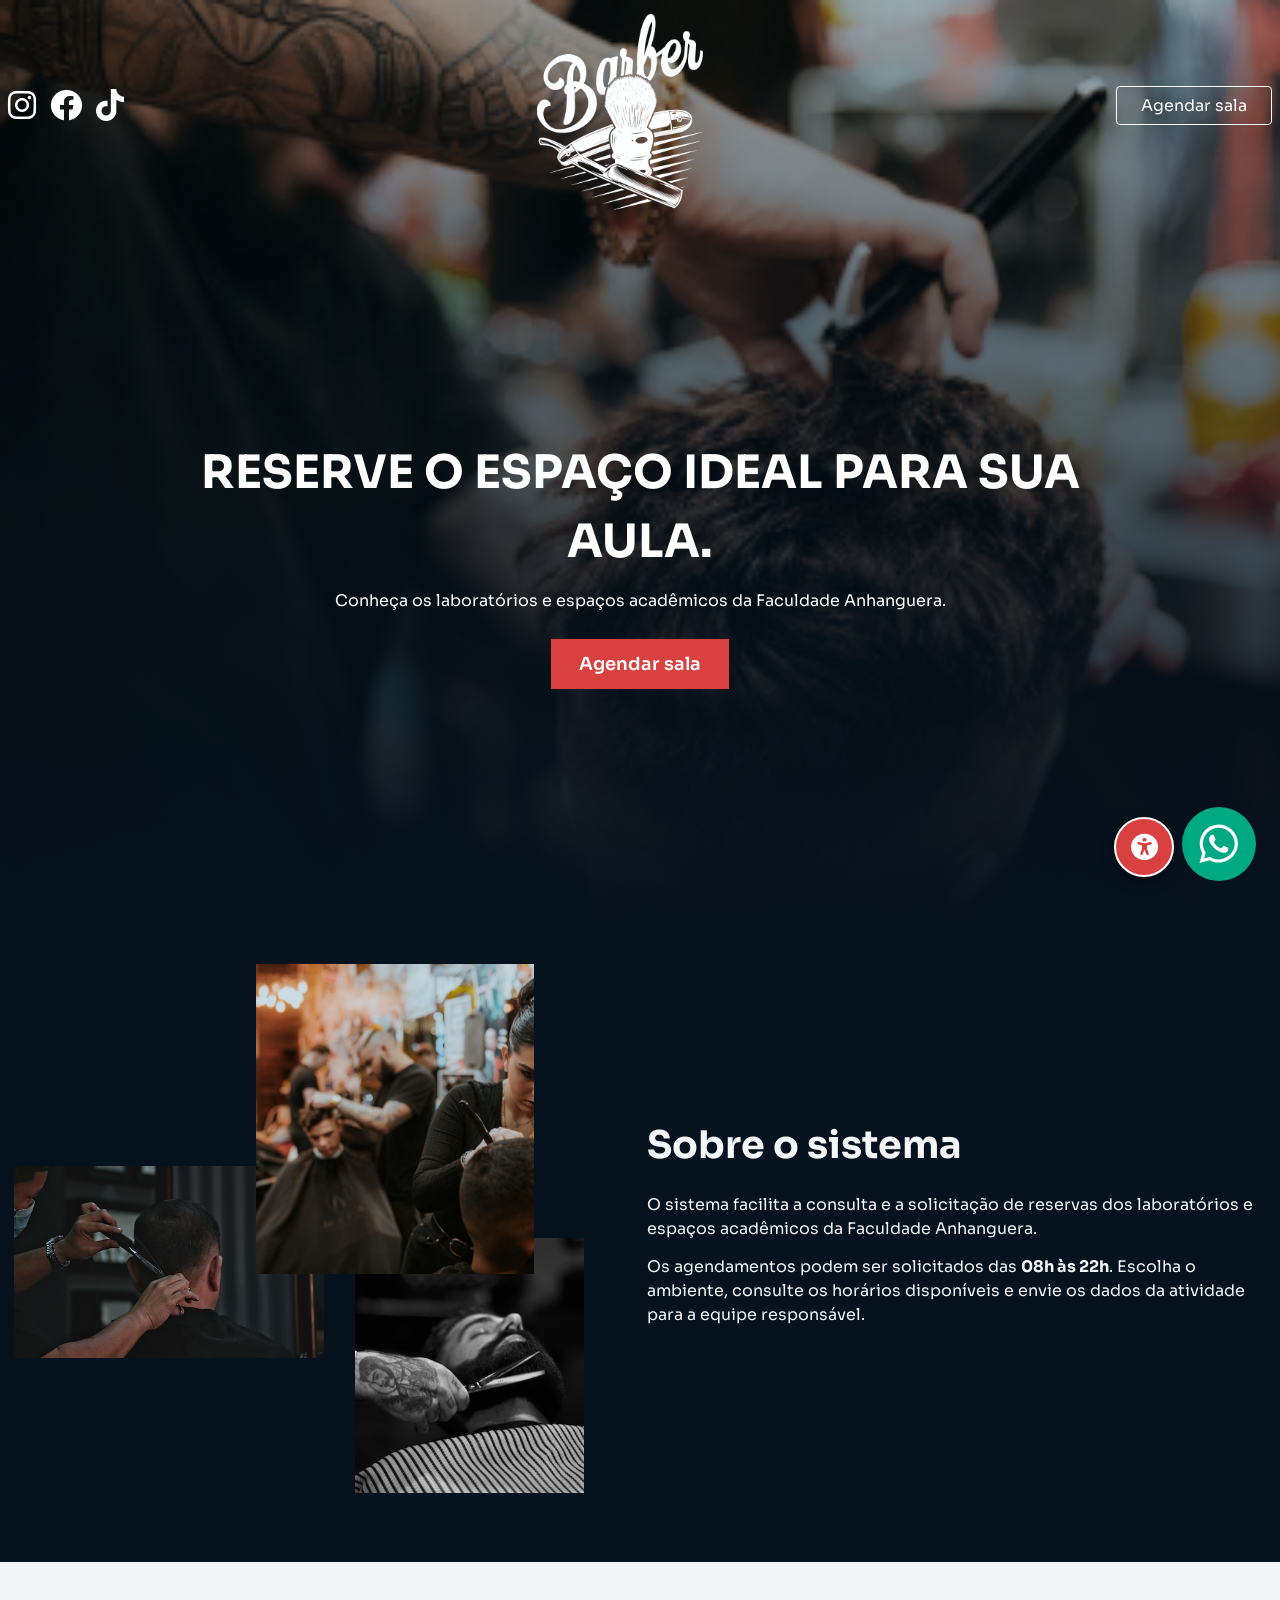
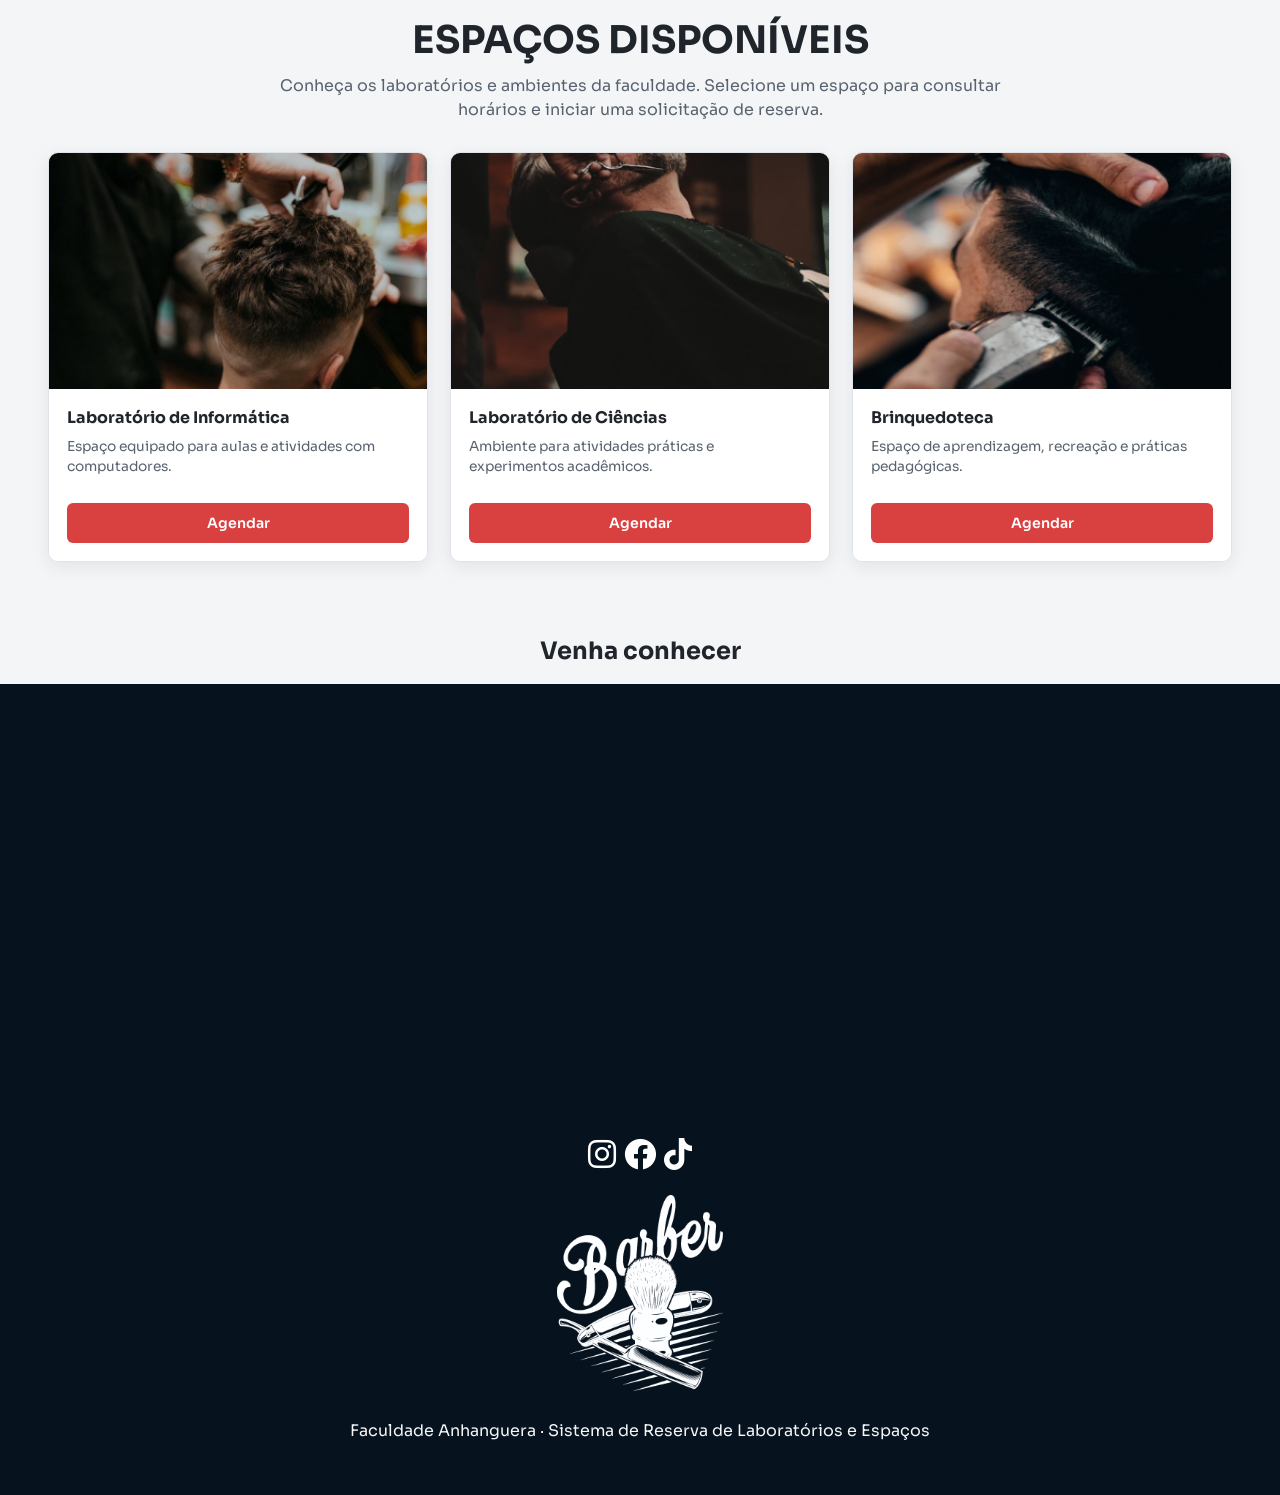
==== index.html @ 69723574 "Create Anhanguera key reservation app Co-authored-by: Copilot <223556219+Copilot@users.noreply.githu" ====
<!DOCTYPE html>
<html lang="pt-br">
<head>
  <meta charset="UTF-8">
  <meta name="viewport" content="width=device-width, initial-scale=1.0">
  <meta name="description" content="Conheça o Sistema de Reserva de Laboratórios e Espaços da Faculdade Anhanguera.">
  <meta name="theme-color" content="#06121e">

  <link href="https://unpkg.com/aos@2.3.1/dist/aos.css" rel="stylesheet">
  <link rel="preconnect" href="https://fonts.googleapis.com">
  <link rel="preconnect" href="https://fonts.gstatic.com" crossorigin>
  <link href="https://fonts.googleapis.com/css2?family=Sora:wght@300;400;500;600&display=swap" rel="stylesheet">
  <link rel="stylesheet" href="https://cdnjs.cloudflare.com/ajax/libs/font-awesome/6.0.0-beta3/css/all.min.css" integrity="sha512-Fo3rlrZj/k7ujTnHg4CGR2D7kSs0v4LLanw2qksYuRlEzO+tcaEPQogQ0KaoGN26/zrn20ImR1DfuLWnOo7aBA==" crossorigin="anonymous" referrerpolicy="no-referrer">
  <link rel="stylesheet" href="styles/accessibilidade.css">
  <link rel="stylesheet" href="styles/style.css">
  <link rel="stylesheet" href="styles/home.css">
  <script src="https://unpkg.com/aos@2.3.1/dist/aos.js" defer></script>
  <script src="scripts/config.js" defer></script>
  <script src="scripts/inicio.js" defer></script>
  <script src="scripts/script.js" defer></script>

  <title>Faculdade Anhanguera | Reserva de Espaços</title>
</head>
<body>
  <a class="skip-link" href="#conteudo">Pular para o conteúdo</a>
  <div class="bg-home">
    <header>
      <nav class="header-content container" aria-label="Navegação principal">
        <div class="header-icons">
          <a href="#sobre" aria-label="Sobre o sistema">
            <i class="fa-brands fa-instagram fa-2x" aria-hidden="true"></i>
          </a>
          <a href="#salas" aria-label="Conheça os espaços">
            <i class="fa-brands fa-facebook fa-2x" aria-hidden="true"></i>
          </a>
          <a href="#contato" aria-label="Contato">
            <i class="fa-brands fa-tiktok fa-2x" aria-hidden="true"></i>
          </a>
        </div>

        <div class="header-logo" data-aos="fade-up" data-aos-delay="300">
          <img
            data-aos="flip-up"
            data-aos-delay="300"
            data-aos-duration="1500"
            src="assets/logo.svg"
            alt="Logo da Faculdade Anhanguera"
          >
        </div>

        <div data-aos="fade-down">
          <a class="header-button" href="agendar.html">Agendar sala</a>
        </div>
      </nav>

      <main id="conteudo" class="hero container" data-aos="fade-up" data-aos-delay="400">
        <h1>RESERVE O ESPAÇO IDEAL PARA SUA AULA.</h1>
        <p>Conheça os laboratórios e espaços acadêmicos da Faculdade Anhanguera.</p>
        <a class="button-contact" href="agendar.html">Agendar sala</a>
      </main>
    </header>
  </div>

  <section class="about" id="sobre">
    <div class="container about-content">
      <div data-aos="zoom-in" data-aos-delay="100">
        <img src="assets/images.svg" alt="Ilustração de um ambiente acadêmico">
      </div>

      <div class="about-description" data-aos="zoom-out-left" data-aos-delay="250">
        <h2>Sobre o sistema</h2>
        <p>O sistema facilita a consulta e a solicitação de reservas dos laboratórios e espaços acadêmicos da Faculdade Anhanguera.</p>
        <p>Os agendamentos podem ser solicitados das <strong>08h às 22h</strong>. Escolha o ambiente, consulte os horários disponíveis e envie os dados da atividade para a equipe responsável.</p>
      </div>
    </div>
  </section>

  <section class="services" id="salas">
    <div class="services-content container">
      <h2>Espaços disponíveis</h2>
      <p>Conheça os laboratórios e ambientes da faculdade. Selecione um espaço para consultar horários e iniciar uma solicitação de reserva.</p>
    </div>

    <div class="haircuts home-room-grid" id="home-room-cards" aria-live="polite"></div>
  </section>

  <section class="services home-map-heading">
    <h2>Venha conhecer</h2>
  </section>

  <iframe
    class="home-map"
    title="Mapa da localização da Faculdade Anhanguera"
    src="https://www.google.com/maps/embed?pb=!1m18!1m12!1m3!1d3838.426355237055!2d-47.95768032585478!3d-15.83417343481173!2m3!1f0!2f0!3f0!3m2!1i1024!2i768!4f13.1!3m3!1m2!1s0x935a3029eaad68b7%3A0xc4985755bc8593cc!2sParkShopping%20Bras%C3%ADlia!5e0!3m2!1spt-BR!2sbr!4v1778171472764!5m2!1spt-BR!2sbr"
    loading="lazy"
    referrerpolicy="no-referrer-when-downgrade"
    allowfullscreen
  ></iframe>

  <footer class="footer" id="contato">
    <div class="footer-icons">
      <a href="#sobre" aria-label="Sobre o sistema"><i class="fa-brands fa-instagram fa-2x" aria-hidden="true"></i></a>
      <a href="#salas" aria-label="Conheça os espaços"><i class="fa-brands fa-facebook fa-2x" aria-hidden="true"></i></a>
      <a href="#contato" aria-label="Contato"><i class="fa-brands fa-tiktok fa-2x" aria-hidden="true"></i></a>
    </div>
    <div>
      <img src="assets/logo.svg" alt="Logo da Faculdade Anhanguera">
    </div>
    <p>Faculdade Anhanguera · Sistema de Reserva de Laboratórios e Espaços</p>
  </footer>

  <div class="accessibility-widget">
    <button class="accessibility-trigger" type="button" aria-label="Abrir opções de acessibilidade" aria-expanded="false" aria-controls="accessibility-panel" title="Arraste para mover; clique para abrir opções">
      <i class="fa-solid fa-universal-access" aria-hidden="true"></i>
    </button>
    <div class="accessibility-panel" id="accessibility-panel" role="group" aria-label="Preferências de acessibilidade" hidden>
      <p class="accessibility-panel-title">Acessibilidade</p>
      <button class="theme-toggle" type="button" aria-label="Ativar modo claro" aria-pressed="false">
        <i class="fa-solid fa-sun" aria-hidden="true"></i><span>Modo claro</span>
      </button>
      <div class="font-controls" role="group" aria-label="Tamanho da fonte">
        <button class="font-control" type="button" data-font-action="decrease" aria-label="Diminuir tamanho da fonte">A−</button>
        <button class="font-control" type="button" data-font-action="reset" aria-label="Restaurar tamanho padrão da fonte">A</button>
        <button class="font-control" type="button" data-font-action="increase" aria-label="Aumentar tamanho da fonte">A+</button>
      </div>
      <span id="font-status" class="sr-only" aria-live="polite" aria-atomic="true"></span>
      <span class="drag-hint">Arraste o botão redondo para mover</span>
    </div>
  </div>

  <a class="btn-whatsapp" href="https://api.whatsapp.com/send?phone=5561985565339&amp;text=Ol%C3%A1%2C%20gostaria%20de%20falar%20sobre%20a%20reserva%20de%20um%20espa%C3%A7o." target="_blank" rel="noopener noreferrer" aria-label="Falar com o responsável pelo WhatsApp">
    <img src="assets/whatssapp.svg" alt="">
    <span class="tooltip-text">Falar com o responsável</span>
  </a>
</body>
</html>
---- styles/accessibilidade.css ----
/* Tema escuro padrão: define cores da página, superfícies, textos e foco. */
/* Seleciona os elementos que receberão as propriedades abaixo. */
:root {
/* Define a propriedade color-scheme nesta regra de estilo. */
  color-scheme: dark;
  /* Informa ao navegador que os controles nativos devem usar aparência escura. */
/* Define a propriedade --page-bg nesta regra de estilo. */
  --page-bg: #06121e;
  /* Cor de fundo principal do modo escuro. */
/* Define a propriedade --surface nesta regra de estilo. */
  --surface: #ffffff;
  /* Cor de fundo das superfícies claras, como cartões. */
/* Define a propriedade --text nesta regra de estilo. */
  --text: #232224;
  /* Cor padrão para textos em superfícies claras. */
/* Define a propriedade --text-on-dark nesta regra de estilo. */
  --text-on-dark: #ffffff;
  /* Cor do texto exibido sobre fundos escuros. */
/* Define a propriedade --focus nesta regra de estilo. */
  --focus: #ffca28;
  /* Cor de alto contraste para o indicador de foco. */
/* Fecha o bloco de estilos iniciado acima. */
}

/* Substitui as cores principais quando a raiz recebe o tema claro. */
/* Seleciona os elementos que receberão as propriedades abaixo. */
:root[data-theme="light"] {
/* Define a propriedade color-scheme nesta regra de estilo. */
  color-scheme: light;
  /* Ajusta os controles nativos para a aparência clara. */
/* Define a propriedade --page-bg nesta regra de estilo. */
  --page-bg: #f4f6f8;
  /* Define o fundo suave do tema claro. */
/* Define a propriedade --surface nesta regra de estilo. */
  --surface: #ffffff;
  /* Mantém as superfícies brancas. */
/* Define a propriedade --text nesta regra de estilo. */
  --text: #18212a;
  /* Usa texto escuro para melhorar o contraste no tema claro. */
/* Define a propriedade --text-on-dark nesta regra de estilo. */
  --text-on-dark: #ffffff;
  /* Preserva texto branco em elementos escuros. */
/* Fecha o bloco de estilos iniciado acima. */
}

/* Aplica as cores gerais e uma transição suave entre os temas. */
/* Seleciona os elementos que receberão as propriedades abaixo. */
body {
/* Define a propriedade background-color nesta regra de estilo. */
  background-color: var(--page-bg);
/* Define a propriedade color nesta regra de estilo. */
  color: var(--text);
/* Define a propriedade transition nesta regra de estilo. */
  transition: background-color .2s ease, color .2s ease;
/* Fecha o bloco de estilos iniciado acima. */
}

/* Atualiza o fundo e o texto da seção Sobre em ambos os temas. */
/* Seleciona os elementos que receberão as propriedades abaixo. */
.about {
/* Define a propriedade background-color nesta regra de estilo. */
  background-color: var(--page-bg);
/* Define a propriedade color nesta regra de estilo. */
  color: var(--text);
/* Fecha o bloco de estilos iniciado acima. */
}

/* Define fundo e texto dos serviços e dos cartões de cortes. */
/* Continua a regra de estilo do componente explicado acima. */
.services,
/* Continua a regra de estilo do componente explicado acima. */
.haircut,
/* Seleciona os elementos que receberão as propriedades abaixo. */
.haircut-info {
/* Define a propriedade background-color nesta regra de estilo. */
  background-color: var(--surface);
/* Define a propriedade color nesta regra de estilo. */
  color: var(--text);
/* Fecha o bloco de estilos iniciado acima. */
}

/* Faz o rodapé acompanhar o fundo definido para o tema atual. */
/* Seleciona os elementos que receberão as propriedades abaixo. */
.footer {
/* Define a propriedade background-color nesta regra de estilo. */
  background-color: var(--page-bg);
/* Fecha o bloco de estilos iniciado acima. */
}

/* Organiza o botão de tema e define sua aparência e área de interação. */
/* Seleciona os elementos que receberão as propriedades abaixo. */
.theme-toggle {
/* Define a propriedade display nesta regra de estilo. */
  display: inline-flex;
  /* Coloca ícone e texto lado a lado. */
/* Define a propriedade align-items nesta regra de estilo. */
  align-items: center;
  /* Alinha verticalmente os itens do botão. */
/* Define a propriedade justify-content nesta regra de estilo. */
  justify-content: center;
  /* Centraliza o conteúdo horizontalmente. */
/* Define a propriedade gap nesta regra de estilo. */
  gap: 8px;
  /* Cria espaço entre o ícone e o texto. */
/* Define a propriedade padding nesta regra de estilo. */
  padding: 9px 12px;
  /* Aumenta a área clicável do botão. */
/* Define a propriedade border nesta regra de estilo. */
  border: 1px solid currentColor;
  /* Usa a cor do texto como cor da borda. */
/* Define a propriedade border-radius nesta regra de estilo. */
  border-radius: 6px;
  /* Arredonda os cantos do botão. */
/* Define a propriedade background nesta regra de estilo. */
  background: var(--page-bg);
  /* Usa o fundo correspondente ao tema ativo. */
/* Define a propriedade color nesta regra de estilo. */
  color: var(--text-on-dark);
  /* Define a cor do conteúdo do botão. */
/* Define a propriedade font nesta regra de estilo. */
  font: inherit;
  /* Mantém a tipografia usada no restante do site. */
/* Define a propriedade cursor nesta regra de estilo. */
  cursor: pointer;
  /* Indica que o botão pode ser acionado. */
/* Fecha o bloco de estilos iniciado acima. */
}

/* Destaca o botão de tema quando o ponteiro passa sobre ele. */
/* Seleciona os elementos que receberão as propriedades abaixo. */
.theme-toggle:hover {
/* Define a propriedade background nesta regra de estilo. */
  background: #d94140;
/* Define a propriedade border-color nesta regra de estilo. */
  border-color: #d94140;
/* Fecha o bloco de estilos iniciado acima. */
}

/* Ajusta o texto do botão para ficar legível no fundo do modo claro. */
/* Seleciona os elementos que receberão as propriedades abaixo. */
:root[data-theme="light"] .theme-toggle {
/* Define a propriedade color nesta regra de estilo. */
  color: #18212a;
/* Fecha o bloco de estilos iniciado acima. */
}

/* Mantém o atalho fora da tela até receber foco pelo teclado. */
/* Seleciona os elementos que receberão as propriedades abaixo. */
.skip-link {
/* Define a propriedade position nesta regra de estilo. */
  position: fixed;
/* Define a propriedade z-index nesta regra de estilo. */
  z-index: 1000;
/* Define a propriedade top nesta regra de estilo. */
  top: 8px;
/* Define a propriedade left nesta regra de estilo. */
  left: 8px;
/* Define a propriedade padding nesta regra de estilo. */
  padding: 12px;
/* Define a propriedade transform nesta regra de estilo. */
  transform: translateY(-150%);
/* Define a propriedade background nesta regra de estilo. */
  background: var(--surface);
/* Define a propriedade color nesta regra de estilo. */
  color: var(--text);
/* Fecha o bloco de estilos iniciado acima. */
}

/* Exibe o atalho quando a pessoa navega até ele pelo teclado. */
/* Seleciona os elementos que receberão as propriedades abaixo. */
.skip-link:focus {
/* Define a propriedade transform nesta regra de estilo. */
  transform: translateY(0);
/* Fecha o bloco de estilos iniciado acima. */
}

/* Desenha um contorno visível em controles que recebem foco. */
/* Seleciona os elementos que receberão as propriedades abaixo. */
:focus-visible {
/* Define a propriedade outline nesta regra de estilo. */
  outline: 3px solid var(--focus);
/* Define a propriedade outline-offset nesta regra de estilo. */
  outline-offset: 3px;
/* Fecha o bloco de estilos iniciado acima. */
}

/* Ajusta o espaço do botão em telas menores. */
/* Aplica regras especiais conforme largura ou preferência do dispositivo. */
@media (max-width: 768px) {
/* Seleciona os elementos que receberão as propriedades abaixo. */
  .theme-toggle {
/* Define a propriedade margin-top nesta regra de estilo. */
    margin-top: 12px;
/* Fecha o bloco de estilos iniciado acima. */
  }

  /* Separa o botão dos demais itens do cabeçalho. */
/* Fecha o bloco de estilos iniciado acima. */
}

/* Respeita a preferência do sistema por menos animações e transições. */
/* Aplica regras especiais conforme largura ou preferência do dispositivo. */
@media (prefers-reduced-motion: reduce) {

  *,
  *::before,
  *::after {
/* Define a propriedade scroll-behavior nesta regra de estilo. */
    scroll-behavior: auto !important;
/* Define a propriedade animation-duration nesta regra de estilo. */
    animation-duration: .01ms !important;
/* Define a propriedade animation-iteration-count nesta regra de estilo. */
    animation-iteration-count: 1 !important;
/* Define a propriedade transition-duration nesta regra de estilo. */
    transition-duration: .01ms !important;
/* Fecha o bloco de estilos iniciado acima. */
  }

  /* Reduz animações de todos os elementos. */
/* Fecha o bloco de estilos iniciado acima. */
}
---- styles/style.css ----
* {
/* Define a propriedade CSS 'margin' para os elementos selecionados. */
  margin: 0;
/* Define a propriedade CSS 'padding' para os elementos selecionados. */
  padding: 0;
/* Define a propriedade CSS 'box-sizing' para os elementos selecionados. */
  box-sizing: border-box;
/* Define a propriedade CSS 'outline' para os elementos selecionados. */
  outline: 0;
/* Fecha o bloco de estilos que foi aberto acima. */
}

/* Seleciona os elementos HTML que receberão os estilos abaixo. */
header {
/* Define a propriedade CSS 'width' para os elementos selecionados. */
  width: 100%;
/* Fecha o bloco de estilos que foi aberto acima. */
}

/* Seleciona os elementos HTML que receberão os estilos abaixo. */
.header-content {
/* Define a propriedade CSS 'display' para os elementos selecionados. */
  display: flex;
/* Define a propriedade CSS 'align-items' para os elementos selecionados. */
  align-items: center;
/* Define a propriedade CSS 'justify-content' para os elementos selecionados. */
  justify-content: space-between;
/* Fecha o bloco de estilos que foi aberto acima. */
}

/* Seleciona os elementos HTML que receberão os estilos abaixo. */
i {
/* Define a propriedade CSS 'color' para os elementos selecionados. */
  color: #FFF;
/* Fecha o bloco de estilos que foi aberto acima. */
}

/* Seleciona os elementos HTML que receberão os estilos abaixo. */
.header-icons {
/* Define a propriedade CSS 'display' para os elementos selecionados. */
  display: flex;
/* Define a propriedade CSS 'gap' para os elementos selecionados. */
  gap: 14px;
/* Fecha o bloco de estilos que foi aberto acima. */
}

/* Seleciona os elementos HTML que receberão os estilos abaixo. */
.header-icons a:hover i {
/* Define a propriedade CSS 'animation' para os elementos selecionados. */
  animation: translateY 0.8s infinite alternate;
/* Define a propriedade CSS 'color' para os elementos selecionados. */
  color: #d34040;
/* Fecha o bloco de estilos que foi aberto acima. */
}

/* Define as etapas da animação nomeada nesta regra. */
@keyframes translateY {
/* Marca uma etapa inicial ou final da animação. */
  from {
/* Define a propriedade CSS 'transform' para os elementos selecionados. */
    transform: translateY(0) scale(1);
/* Fecha o bloco de estilos que foi aberto acima. */
  }
/* Marca uma etapa inicial ou final da animação. */
  to {
/* Define a propriedade CSS 'transform' para os elementos selecionados. */
    transform: translateY(-8px) scale(1.1);
/* Fecha o bloco de estilos que foi aberto acima. */
  }
/* Fecha o bloco de estilos que foi aberto acima. */
}
/* Seleciona os elementos HTML que receberão os estilos abaixo. */
.header-button {
/* Define a propriedade CSS 'border' para os elementos selecionados. */
  border: 1px solid #FFF;
/* Define a propriedade CSS 'padding' para os elementos selecionados. */
  padding: 8px 24px;
/* Define a propriedade CSS 'border-radius' para os elementos selecionados. */
  border-radius: 4px;
/* Define a propriedade CSS 'color' para os elementos selecionados. */
  color: #FFF;
/* Define a propriedade CSS 'background-color' para os elementos selecionados. */
  background-color: transparent;
/* Define a propriedade CSS 'transition' para os elementos selecionados. */
  transition: background-color 0.8s;
/* Fecha o bloco de estilos que foi aberto acima. */
}

/* Seleciona os elementos HTML que receberão os estilos abaixo. */
.header-button:hover {
/* Define a propriedade CSS 'border' para os elementos selecionados. */
  border: 1px solid #d34040;
/* Define a propriedade CSS 'background-color' para os elementos selecionados. */
  background-color: #d34040;
/* Fecha o bloco de estilos que foi aberto acima. */
}

/* Seleciona os elementos HTML que receberão os estilos abaixo. */
.header-logo {
/* Define a propriedade CSS 'display' para os elementos selecionados. */
  display: flex;
/* Define a propriedade CSS 'align-items' para os elementos selecionados. */
  align-items: center;
/* Define a propriedade CSS 'justify-content' para os elementos selecionados. */
  justify-content: center;
/* Define a propriedade CSS 'margin-top' para os elementos selecionados. */
  margin-top: 14px;
/* Fecha o bloco de estilos que foi aberto acima. */
}

/* Inicia uma condição para adaptar o estilo a telas ou preferências específicas. */
@media screen and (max-width: 768px) {
/* Seleciona os elementos HTML que receberão os estilos abaixo. */
  .header-content {
/* Define a propriedade CSS 'width' para os elementos selecionados. */
    width: 100%;
/* Define a propriedade CSS 'flex-direction' para os elementos selecionados. */
    flex-direction: column;
/* Define a propriedade CSS 'align-items' para os elementos selecionados. */
    align-items: center;
/* Define a propriedade CSS 'justify-content' para os elementos selecionados. */
    justify-content: center;
/* Fecha o bloco de estilos que foi aberto acima. */
  }
/* Seleciona os elementos HTML que receberão os estilos abaixo. */
  .header-content i {
/* Define a propriedade CSS 'margin-top' para os elementos selecionados. */
    margin-top: 16px;
/* Define a propriedade CSS 'font-size' para os elementos selecionados. */
    font-size: 34px;
/* Fecha o bloco de estilos que foi aberto acima. */
  }
/* Seleciona os elementos HTML que receberão os estilos abaixo. */
  .header-logo img {
/* Define a propriedade CSS 'width' para os elementos selecionados. */
    width: 160px;
/* Define a propriedade CSS 'margin-top' para os elementos selecionados. */
    margin-top: 46px;
/* Fecha o bloco de estilos que foi aberto acima. */
  }
/* Seleciona os elementos HTML que receberão os estilos abaixo. */
  .header-button {
/* Define a propriedade CSS 'display' para os elementos selecionados. */
    display: none;
/* Fecha o bloco de estilos que foi aberto acima. */
  }
/* Fecha o bloco de estilos que foi aberto acima. */
}
/* Seleciona os elementos HTML que receberão os estilos abaixo. */
.container {
/* Define a propriedade CSS 'max-width' para os elementos selecionados. */
  max-width: 1440px;
/* Define a propriedade CSS 'margin' para os elementos selecionados. */
  margin: 0 auto;
/* Define a propriedade CSS 'padding' para os elementos selecionados. */
  padding: 0 8px;
/* Fecha o bloco de estilos que foi aberto acima. */
}

/* Seleciona os elementos HTML que receberão os estilos abaixo. */
.bg-home {
/* Define a propriedade CSS 'position' para os elementos selecionados. */
  position: relative;
/* Fecha o bloco de estilos que foi aberto acima. */
}

/* Seleciona os elementos HTML que receberão os estilos abaixo. */
.bg-home::before {
/* Define a propriedade CSS 'content' para os elementos selecionados. */
  content: "";
/* Define a propriedade CSS 'display' para os elementos selecionados. */
  display: block;
/* Define a propriedade CSS 'position' para os elementos selecionados. */
  position: absolute;
/* Define a propriedade CSS 'background-image' para os elementos selecionados. */
  background-image: linear-gradient(to bottom, rgba(6, 18, 30, 0.1), #06121e), url("../assets/corte1.png");
/* Define a propriedade CSS 'left' para os elementos selecionados. */
  left: 0;
/* Define a propriedade CSS 'top' para os elementos selecionados. */
  top: 0;
/* Define a propriedade CSS 'width' para os elementos selecionados. */
  width: 100%;
/* Define a propriedade CSS 'height' para os elementos selecionados. */
  height: 100%;
/* Define a propriedade CSS 'z-index' para os elementos selecionados. */
  z-index: -1;
/* Define a propriedade CSS 'background-size' para os elementos selecionados. */
  background-size: cover;
/* Define a propriedade CSS 'background-repeat' para os elementos selecionados. */
  background-repeat: no-repeat;
/* Define a propriedade CSS 'background-position' para os elementos selecionados. */
  background-position: 50% 0;
/* Define a propriedade CSS 'opacity' para os elementos selecionados. */
  opacity: 0.9;
/* Fecha o bloco de estilos que foi aberto acima. */
}

/* Seleciona os elementos HTML que receberão os estilos abaixo. */
.hero {
/* Define a propriedade CSS 'color' para os elementos selecionados. */
  color: #FFF;
/* Define a propriedade CSS 'min-height' para os elementos selecionados. */
  min-height: 80vh;
/* Define a propriedade CSS 'display' para os elementos selecionados. */
  display: flex;
/* Define a propriedade CSS 'flex-direction' para os elementos selecionados. */
  flex-direction: column;
/* Define a propriedade CSS 'align-items' para os elementos selecionados. */
  align-items: center;
/* Define a propriedade CSS 'justify-content' para os elementos selecionados. */
  justify-content: center;
/* Define a propriedade CSS 'padding' para os elementos selecionados. */
  padding: 14px;
/* Fecha o bloco de estilos que foi aberto acima. */
}
/* Seleciona os elementos HTML que receberão os estilos abaixo. */
.hero h1 {
/* Define a propriedade CSS 'text-align' para os elementos selecionados. */
  text-align: center;
/* Define a propriedade CSS 'line-height' para os elementos selecionados. */
  line-height: 150%;
/* Define a propriedade CSS 'max-width' para os elementos selecionados. */
  max-width: 940px;
/* Define a propriedade CSS 'font-size' para os elementos selecionados. */
  font-size: 46px;
/* Fecha o bloco de estilos que foi aberto acima. */
}
/* Seleciona os elementos HTML que receberão os estilos abaixo. */
.hero p {
/* Define a propriedade CSS 'text-align' para os elementos selecionados. */
  text-align: center;
/* Define a propriedade CSS 'margin' para os elementos selecionados. */
  margin: 14px 0;
/* Fecha o bloco de estilos que foi aberto acima. */
}

/* Seleciona os elementos HTML que receberão os estilos abaixo. */
.button-contact {
/* Define a propriedade CSS 'padding' para os elementos selecionados. */
  padding: 14px 28px;
/* Define a propriedade CSS 'color' para os elementos selecionados. */
  color: #FFF;
/* Define a propriedade CSS 'background-color' para os elementos selecionados. */
  background-color: #d94140;
/* Define a propriedade CSS 'border' para os elementos selecionados. */
  border: 0;
/* Define a propriedade CSS 'font-size' para os elementos selecionados. */
  font-size: 18px;
/* Define a propriedade CSS 'font-weight' para os elementos selecionados. */
  font-weight: 600;
/* Define a propriedade CSS 'margin' para os elementos selecionados. */
  margin: 14px 0;
/* Fecha o bloco de estilos que foi aberto acima. */
}

/* Seleciona os elementos HTML que receberão os estilos abaixo. */
.button-contact:hover {
/* Define a propriedade CSS 'animation' para os elementos selecionados. */
  animation: scaleButton 0.8s alternate infinite;
/* Fecha o bloco de estilos que foi aberto acima. */
}

/* Define as etapas da animação nomeada nesta regra. */
@keyframes scaleButton {
/* Marca uma etapa inicial ou final da animação. */
  from {
/* Define a propriedade CSS 'transform' para os elementos selecionados. */
    transform: scale(1);
/* Fecha o bloco de estilos que foi aberto acima. */
  }
/* Marca uma etapa inicial ou final da animação. */
  to {
/* Define a propriedade CSS 'transform' para os elementos selecionados. */
    transform: scale(1.07);
/* Fecha o bloco de estilos que foi aberto acima. */
  }
/* Fecha o bloco de estilos que foi aberto acima. */
}
/* Inicia uma condição para adaptar o estilo a telas ou preferências específicas. */
@media screen and (max-width: 768px) {
/* Seleciona os elementos HTML que receberão os estilos abaixo. */
  .hero {
/* Define a propriedade CSS 'min-height' para os elementos selecionados. */
    min-height: 60vh;
/* Fecha o bloco de estilos que foi aberto acima. */
  }
/* Seleciona os elementos HTML que receberão os estilos abaixo. */
  .hero h1 {
/* Define a propriedade CSS 'font-size' para os elementos selecionados. */
    font-size: 34px;
/* Define a propriedade CSS 'padding' para os elementos selecionados. */
    padding: 0 14px;
/* Define a propriedade CSS 'width' para os elementos selecionados. */
    width: 100%;
/* Fecha o bloco de estilos que foi aberto acima. */
  }
/* Seleciona os elementos HTML que receberão os estilos abaixo. */
  .hero p {
/* Define a propriedade CSS 'font-size' para os elementos selecionados. */
    font-size: 14px;
/* Fecha o bloco de estilos que foi aberto acima. */
  }
/* Fecha o bloco de estilos que foi aberto acima. */
}
/* Inicia uma condição para adaptar o estilo a telas ou preferências específicas. */
@media screen and (max-width: 480px) {
/* Seleciona os elementos HTML que receberão os estilos abaixo. */
  .hero h1 {
/* Define a propriedade CSS 'font-size' para os elementos selecionados. */
    font-size: 24px;
/* Fecha o bloco de estilos que foi aberto acima. */
  }
/* Fecha o bloco de estilos que foi aberto acima. */
}
/* Seleciona os elementos HTML que receberão os estilos abaixo. */
.about {
/* Define a propriedade CSS 'background-color' para os elementos selecionados. */
  background-color: #06121e;
/* Define a propriedade CSS 'overflow' para os elementos selecionados. */
  overflow: hidden;
/* Define a propriedade CSS 'color' para os elementos selecionados. */
  color: #FFF;
/* Fecha o bloco de estilos que foi aberto acima. */
}

/* Seleciona os elementos HTML que receberão os estilos abaixo. */
.about-content {
/* Define a propriedade CSS 'display' para os elementos selecionados. */
  display: flex;
/* Define a propriedade CSS 'align-items' para os elementos selecionados. */
  align-items: center;
/* Define a propriedade CSS 'justify-content' para os elementos selecionados. */
  justify-content: center;
/* Define a propriedade CSS 'gap' para os elementos selecionados. */
  gap: 14px;
/* Define a propriedade CSS 'padding' para os elementos selecionados. */
  padding: 34px 14px 64px 14px;
/* Fecha o bloco de estilos que foi aberto acima. */
}
/* Seleciona os elementos HTML que receberão os estilos abaixo. */
.about-content img {
/* Define a propriedade CSS 'max-width' para os elementos selecionados. */
  max-width: 570px;
/* Fecha o bloco de estilos que foi aberto acima. */
}

/* Seleciona os elementos HTML que receberão os estilos abaixo. */
.about-content div {
/* Define a propriedade CSS 'flex' para os elementos selecionados. */
  flex: 1;
/* Fecha o bloco de estilos que foi aberto acima. */
}

/* Seleciona os elementos HTML que receberão os estilos abaixo. */
.about-description h2 {
/* Define a propriedade CSS 'font-size' para os elementos selecionados. */
  font-size: 38px;
/* Define a propriedade CSS 'margin-bottom' para os elementos selecionados. */
  margin-bottom: 24px;
/* Fecha o bloco de estilos que foi aberto acima. */
}
/* Seleciona os elementos HTML que receberão os estilos abaixo. */
.about-description p {
/* Define a propriedade CSS 'margin-bottom' para os elementos selecionados. */
  margin-bottom: 14px;
/* Define a propriedade CSS 'line-height' para os elementos selecionados. */
  line-height: 150%;
/* Fecha o bloco de estilos que foi aberto acima. */
}

/* Inicia uma condição para adaptar o estilo a telas ou preferências específicas. */
@media screen and (max-width: 768px) {
/* Seleciona os elementos HTML que receberão os estilos abaixo. */
  .about-content {
/* Define a propriedade CSS 'flex-direction' para os elementos selecionados. */
    flex-direction: column;
/* Fecha o bloco de estilos que foi aberto acima. */
  }
/* Fecha o bloco de estilos que foi aberto acima. */
}
/* Seleciona os elementos HTML que receberão os estilos abaixo. */
.services {
/* Define a propriedade CSS 'background-color' para os elementos selecionados. */
  background-color: #FFF;
/* Define a propriedade CSS 'color' para os elementos selecionados. */
  color: #232224;
/* Define a propriedade CSS 'display' para os elementos selecionados. */
  display: flex;
/* Define a propriedade CSS 'flex-direction' para os elementos selecionados. */
  flex-direction: column;
/* Define a propriedade CSS 'align-items' para os elementos selecionados. */
  align-items: center;
/* Define a propriedade CSS 'justify-content' para os elementos selecionados. */
  justify-content: center;
/* Define a propriedade CSS 'padding' para os elementos selecionados. */
  padding: 54px 14px;
/* Fecha o bloco de estilos que foi aberto acima. */
}

/* Seleciona os elementos HTML que receberão os estilos abaixo. */
.services-content h2 {
/* Define a propriedade CSS 'text-transform' para os elementos selecionados. */
  text-transform: uppercase;
/* Define a propriedade CSS 'text-align' para os elementos selecionados. */
  text-align: center;
/* Define a propriedade CSS 'font-size' para os elementos selecionados. */
  font-size: 38px;
/* Define a propriedade CSS 'margin-bottom' para os elementos selecionados. */
  margin-bottom: 14px;
/* Fecha o bloco de estilos que foi aberto acima. */
}

/* Seleciona os elementos HTML que receberão os estilos abaixo. */
.services-content p {
/* Define a propriedade CSS 'line-height' para os elementos selecionados. */
  line-height: 150%;
/* Define a propriedade CSS 'margin-bottom' para os elementos selecionados. */
  margin-bottom: 14px;
/* Define a propriedade CSS 'text-align' para os elementos selecionados. */
  text-align: center;
/* Define a propriedade CSS 'max-width' para os elementos selecionados. */
  max-width: 780px;
/* Fecha o bloco de estilos que foi aberto acima. */
}

/* Seleciona os elementos HTML que receberão os estilos abaixo. */
.haircuts {
/* Define a propriedade CSS 'display' para os elementos selecionados. */
  display: flex;
/* Define a propriedade CSS 'justify-content' para os elementos selecionados. */
  justify-content: center;
/* Define a propriedade CSS 'align-items' para os elementos selecionados. */
  align-items: center;
/* Define a propriedade CSS 'gap' para os elementos selecionados. */
  gap: 16px;
/* Define a propriedade CSS 'padding' para os elementos selecionados. */
  padding: 0 44px 34px 44px;
/* Fecha o bloco de estilos que foi aberto acima. */
}

/* Seleciona os elementos HTML que receberão os estilos abaixo. */
.haircut {
/* Define a propriedade CSS 'flex' para os elementos selecionados. */
  flex: 1;
/* Define a propriedade CSS 'display' para os elementos selecionados. */
  display: flex;
/* Define a propriedade CSS 'flex-direction' para os elementos selecionados. */
  flex-direction: column;
/* Define a propriedade CSS 'background-color' para os elementos selecionados. */
  background-color: #FFF;
/* Define a propriedade CSS 'border-radius' para os elementos selecionados. */
  border-radius: 8px;
/* Define a propriedade CSS 'box-shadow' para os elementos selecionados. */
  box-shadow: 0px -1px 17px -4px rgba(0, 0, 0, 0.45);
/* Define a propriedade CSS 'overflow' para os elementos selecionados. */
  overflow: hidden;
/* Fecha o bloco de estilos que foi aberto acima. */
}
/* Seleciona os elementos HTML que receberão os estilos abaixo. */
.haircut img {
/* Define a propriedade CSS 'width' para os elementos selecionados. */
  width: 100%;
/* Define a propriedade CSS 'max-width' para os elementos selecionados. */
  max-width: 354px;
/* Define a propriedade CSS 'transition' para os elementos selecionados. */
  transition: transform 0.2s;
/* Fecha o bloco de estilos que foi aberto acima. */
}

/* Seleciona os elementos HTML que receberão os estilos abaixo. */
.haircut img:hover {
/* Define a propriedade CSS 'transform' para os elementos selecionados. */
  transform: scale(1.2);
/* Define a propriedade CSS 'z-index' para os elementos selecionados. */
  z-index: 1;
/* Fecha o bloco de estilos que foi aberto acima. */
}

/* Seleciona os elementos HTML que receberão os estilos abaixo. */
.haircut-info {
/* Define a propriedade CSS 'width' para os elementos selecionados. */
  width: 100%;
/* Define a propriedade CSS 'display' para os elementos selecionados. */
  display: flex;
/* Define a propriedade CSS 'justify-content' para os elementos selecionados. */
  justify-content: space-between;
/* Define a propriedade CSS 'padding' para os elementos selecionados. */
  padding: 14px;
/* Define a propriedade CSS 'background-color' para os elementos selecionados. */
  background-color: #FFF;
/* Define a propriedade CSS 'z-index' para os elementos selecionados. */
  z-index: 99;
/* Fecha o bloco de estilos que foi aberto acima. */
}

/* Seleciona os elementos HTML que receberão os estilos abaixo. */
.haircut-info button {
/* Define a propriedade CSS 'color' para os elementos selecionados. */
  color: #FFF;
/* Define a propriedade CSS 'background-color' para os elementos selecionados. */
  background-color: #d94140;
/* Define a propriedade CSS 'padding' para os elementos selecionados. */
  padding: 4px 8px;
/* Define a propriedade CSS 'border-radius' para os elementos selecionados. */
  border-radius: 4px;
/* Define a propriedade CSS 'border' para os elementos selecionados. */
  border: 0;
/* Define a propriedade CSS 'cursor' para os elementos selecionados. */
  cursor: default;
/* Fecha o bloco de estilos que foi aberto acima. */
}

/* Inicia uma condição para adaptar o estilo a telas ou preferências específicas. */
@media screen and (max-width: 768px) {
/* Seleciona os elementos HTML que receberão os estilos abaixo. */
  .haircuts {
/* Define a propriedade CSS 'flex-direction' para os elementos selecionados. */
    flex-direction: column;
/* Fecha o bloco de estilos que foi aberto acima. */
  }
/* Seleciona os elementos HTML que receberão os estilos abaixo. */
  .haircut img {
/* Define a propriedade CSS 'max-width' para os elementos selecionados. */
    max-width: 740px;
/* Fecha o bloco de estilos que foi aberto acima. */
  }
/* Fecha o bloco de estilos que foi aberto acima. */
}
/* Seleciona os elementos HTML que receberão os estilos abaixo. */
.footer {
/* Define a propriedade CSS 'display' para os elementos selecionados. */
  display: flex;
/* Define a propriedade CSS 'flex-direction' para os elementos selecionados. */
  flex-direction: column;
/* Define a propriedade CSS 'align-items' para os elementos selecionados. */
  align-items: center;
/* Define a propriedade CSS 'justify-content' para os elementos selecionados. */
  justify-content: center;
/* Define a propriedade CSS 'padding' para os elementos selecionados. */
  padding: 54px 0;
/* Define a propriedade CSS 'gap' para os elementos selecionados. */
  gap: 24px;
/* Define a propriedade CSS 'color' para os elementos selecionados. */
  color: #FFF;
/* Fecha o bloco de estilos que foi aberto acima. */
}

/* Seleciona os elementos HTML que receberão os estilos abaixo. */
.footer-icons {
/* Define a propriedade CSS 'display' para os elementos selecionados. */
  display: flex;
/* Define a propriedade CSS 'gap' para os elementos selecionados. */
  gap: 8px;
/* Define a propriedade CSS 'color' para os elementos selecionados. */
  color: #FFF;
/* Fecha o bloco de estilos que foi aberto acima. */
}

/* Seleciona os elementos HTML que receberão os estilos abaixo. */
.btn-whatsapp {
/* Define a propriedade CSS 'position' para os elementos selecionados. */
  position: fixed;
/* Define a propriedade CSS 'bottom' para os elementos selecionados. */
  bottom: 14px;
/* Define a propriedade CSS 'right' para os elementos selecionados. */
  right: 24px;
/* Define a propriedade CSS 'z-index' para os elementos selecionados. */
  z-index: 99;
/* Fecha o bloco de estilos que foi aberto acima. */
}
/* Seleciona os elementos HTML que receberão os estilos abaixo. */
.btn-whatsapp img {
/* Define a propriedade CSS 'max-width' para os elementos selecionados. */
  max-width: 74px;
/* Define a propriedade CSS 'transition' para os elementos selecionados. */
  transition: transform 0.4s;
/* Fecha o bloco de estilos que foi aberto acima. */
}
/* Seleciona os elementos HTML que receberão os estilos abaixo. */
.btn-whatsapp img:hover {
/* Define a propriedade CSS 'transform' para os elementos selecionados. */
  transform: scale(1.1);
/* Fecha o bloco de estilos que foi aberto acima. */
}

/* Seleciona os elementos HTML que receberão os estilos abaixo. */
.btn-whatsapp .tooltip-text {
/* Define a propriedade CSS 'visibility' para os elementos selecionados. */
  visibility: hidden;
/* Define a propriedade CSS 'position' para os elementos selecionados. */
  position: absolute;
/* Define a propriedade CSS 'width' para os elementos selecionados. */
  width: 120px;
/* Define a propriedade CSS 'top' para os elementos selecionados. */
  top: 8px;
/* Define a propriedade CSS 'left' para os elementos selecionados. */
  left: -144px;
/* Define a propriedade CSS 'padding' para os elementos selecionados. */
  padding: 6px;
/* Define a propriedade CSS 'border-radius' para os elementos selecionados. */
  border-radius: 8px;
/* Define a propriedade CSS 'text-align' para os elementos selecionados. */
  text-align: center;
/* Define a propriedade CSS 'background-color' para os elementos selecionados. */
  background-color: #232224;
/* Define a propriedade CSS 'color' para os elementos selecionados. */
  color: #FFF;
/* Define a propriedade CSS 'opacity' para os elementos selecionados. */
  opacity: 0;
/* Define a propriedade CSS 'transition' para os elementos selecionados. */
  transition: opacity 0.4s;
/* Fecha o bloco de estilos que foi aberto acima. */
}

/* Seleciona os elementos HTML que receberão os estilos abaixo. */
.btn-whatsapp:hover .tooltip-text {
/* Define a propriedade CSS 'visibility' para os elementos selecionados. */
  visibility: visible;
/* Define a propriedade CSS 'opacity' para os elementos selecionados. */
  opacity: 1;
/* Fecha o bloco de estilos que foi aberto acima. */
}

/* Inicia uma condição para adaptar o estilo a telas ou preferências específicas. */
@media screen and (max-width: 768px) {
/* Seleciona os elementos HTML que receberão os estilos abaixo. */
  .btn-whatsapp img {
/* Define a propriedade CSS 'max-width' para os elementos selecionados. */
    max-width: 64px;
/* Fecha o bloco de estilos que foi aberto acima. */
  }
/* Fecha o bloco de estilos que foi aberto acima. */
}
/* Seleciona os elementos HTML que receberão os estilos abaixo. */
body {
/* Define a propriedade CSS 'font-family' para os elementos selecionados. */
  font-family: "Sora", sans-serif;
/* Define a propriedade CSS 'width' para os elementos selecionados. */
  width: 100%;
/* Define a propriedade CSS 'height' para os elementos selecionados. */
  height: 100vh;
/* Define a propriedade CSS 'position' para os elementos selecionados. */
  position: relative;
/* Define a propriedade CSS 'background-color' para os elementos selecionados. */
  background-color: #06121e;
/* Define a propriedade CSS 'cursor' para os elementos selecionados. */
  cursor: url("../assets/pont.png"), auto;
/* Fecha o bloco de estilos que foi aberto acima. */
}

/* Seleciona os elementos HTML que receberão os estilos abaixo. */
button {
/* Define a propriedade CSS 'font-family' para os elementos selecionados. */
  font-family: "Sora", sans-serif;
/* Define a propriedade CSS 'cursor' para os elementos selecionados. */
  cursor: pointer;
/* Fecha o bloco de estilos que foi aberto acima. */
}

/* Seleciona os elementos HTML que receberão os estilos abaixo. */
svg {
/* Define a propriedade CSS 'width' para os elementos selecionados. */
  width: 100%;
/* Fecha o bloco de estilos que foi aberto acima. */
}

/* Seleciona os elementos HTML que receberão os estilos abaixo. */
img {
/* Define a propriedade CSS 'width' para os elementos selecionados. */
  width: 100%;
/* Fecha o bloco de estilos que foi aberto acima. */
}

/* Seleciona os elementos HTML que receberão os estilos abaixo. */
a {
/* Define a propriedade CSS 'cursor' para os elementos selecionados. */
  cursor: pointer;
/* Define a propriedade CSS 'text-decoration' para os elementos selecionados. */
  text-decoration: none;
/* Esta linha completa a regra de estilo iniciada acima. */
}/*# sourceMappingURL=style.css.map */:root {
/* Define a propriedade CSS 'color-scheme' para os elementos selecionados. */
  color-scheme: dark;
/* Define a propriedade CSS '--page-bg' para os elementos selecionados. */
  --page-bg: #06121e;
/* Define a propriedade CSS '--surface' para os elementos selecionados. */
  --surface: #ffffff;
/* Define a propriedade CSS '--text' para os elementos selecionados. */
  --text: #232224;
/* Define a propriedade CSS '--text-on-dark' para os elementos selecionados. */
  --text-on-dark: #ffffff;
/* Define a propriedade CSS '--focus' para os elementos selecionados. */
  --focus: #ffca28;
/* Fecha o bloco de estilos que foi aberto acima. */
}

/* Esta linha completa a regra de estilo iniciada acima. */
:root[data-theme="light"] {
/* Define a propriedade CSS 'color-scheme' para os elementos selecionados. */
  color-scheme: light;
/* Define a propriedade CSS '--page-bg' para os elementos selecionados. */
  --page-bg: #f4f6f8;
/* Define a propriedade CSS '--surface' para os elementos selecionados. */
  --surface: #ffffff;
/* Define a propriedade CSS '--text' para os elementos selecionados. */
  --text: #18212a;
/* Define a propriedade CSS '--text-on-dark' para os elementos selecionados. */
  --text-on-dark: #ffffff;
/* Fecha o bloco de estilos que foi aberto acima. */
}

/* Esta linha completa a regra de estilo iniciada acima. */
body { background-color: var(--page-bg); color: var(--text); transition: background-color .2s ease, color .2s ease; }
/* Esta linha completa a regra de estilo iniciada acima. */
.about { background-color: var(--page-bg); color: var(--text); }
/* Esta linha completa a regra de estilo iniciada acima. */
.services, .haircut, .haircut-info { background-color: var(--surface); color: var(--text); }
/* Esta linha completa a regra de estilo iniciada acima. */
.footer { background-color: var(--page-bg); }

/* Seleciona os elementos HTML que receberão os estilos abaixo. */
.theme-toggle {
/* Define a propriedade CSS 'display' para os elementos selecionados. */
  display: inline-flex; align-items: center; justify-content: center; gap: 8px;
/* Define a propriedade CSS 'padding' para os elementos selecionados. */
  padding: 9px 12px; border: 1px solid currentColor; border-radius: 6px;
/* Define a propriedade CSS 'background' para os elementos selecionados. */
  background: var(--page-bg); color: var(--text-on-dark); font: inherit; cursor: pointer;
/* Fecha o bloco de estilos que foi aberto acima. */
}
/* Esta linha completa a regra de estilo iniciada acima. */
.theme-toggle:hover { background: #d94140; border-color: #d94140; }
/* Esta linha completa a regra de estilo iniciada acima. */
:root[data-theme="light"] .theme-toggle { color: #18212a; }
/* Esta linha completa a regra de estilo iniciada acima. */
.skip-link { position: fixed; z-index: 1000; top: 8px; left: 8px; padding: 12px; transform: translateY(-150%); background: var(--surface); color: var(--text); }
/* Esta linha completa a regra de estilo iniciada acima. */
.skip-link:focus { transform: translateY(0); }
/* Esta linha completa a regra de estilo iniciada acima. */
:focus-visible { outline: 3px solid var(--focus); outline-offset: 3px; }

/* Inicia uma condição para adaptar o estilo a telas ou preferências específicas. */
@media (max-width: 768px) {
/* Esta linha completa a regra de estilo iniciada acima. */
  .theme-toggle { margin-top: 12px; }
/* Fecha o bloco de estilos que foi aberto acima. */
}
/* Inicia uma condição para adaptar o estilo a telas ou preferências específicas. */
@media (prefers-reduced-motion: reduce) {
  *, *::before, *::after { scroll-behavior: auto !important; animation-duration: .01ms !important; animation-iteration-count: 1 !important; transition-duration: .01ms !important; }
/* Fecha o bloco de estilos que foi aberto acima. */
}

/* Tema escuro padrão: define cores da página, superfícies, textos e foco. */
/* Seleciona os elementos HTML que receberão os estilos abaixo. */
:root {
/* Define a propriedade CSS 'color-scheme' para os elementos selecionados. */
  color-scheme: dark; /* Informa ao navegador que os controles nativos devem usar aparência escura. */
/* Define a propriedade CSS '--page-bg' para os elementos selecionados. */
  --page-bg: #06121e; /* Cor de fundo principal do modo escuro. */
/* Define a propriedade CSS '--surface' para os elementos selecionados. */
  --surface: #ffffff; /* Cor de fundo das superfícies claras, como cartões. */
/* Define a propriedade CSS '--text' para os elementos selecionados. */
  --text: #232224; /* Cor padrão para textos em superfícies claras. */
/* Define a propriedade CSS '--text-on-dark' para os elementos selecionados. */
  --text-on-dark: #ffffff; /* Cor do texto exibido sobre fundos escuros. */
/* Define a propriedade CSS '--focus' para os elementos selecionados. */
  --focus: #ffca28; /* Cor de alto contraste para o indicador de foco. */
/* Fecha o bloco de estilos que foi aberto acima. */
}

/* Substitui as cores principais quando a raiz recebe o tema claro. */
/* Esta linha completa a regra de estilo iniciada acima. */
:root[data-theme="light"] {
/* Define a propriedade CSS 'color-scheme' para os elementos selecionados. */
  color-scheme: light; /* Ajusta os controles nativos para a aparência clara. */
/* Define a propriedade CSS '--page-bg' para os elementos selecionados. */
  --page-bg: #f4f6f8; /* Define o fundo suave do tema claro. */
/* Define a propriedade CSS '--surface' para os elementos selecionados. */
  --surface: #ffffff; /* Mantém as superfícies brancas. */
/* Define a propriedade CSS '--text' para os elementos selecionados. */
  --text: #18212a; /* Usa texto escuro para melhorar o contraste no tema claro. */
/* Define a propriedade CSS '--text-on-dark' para os elementos selecionados. */
  --text-on-dark: #ffffff; /* Preserva texto branco em elementos escuros. */
/* Fecha o bloco de estilos que foi aberto acima. */
}

/* Aplica as cores gerais e uma transição suave entre os temas. */
/* Esta linha completa a regra de estilo iniciada acima. */
body { background-color: var(--page-bg); color: var(--text); transition: background-color .2s ease, color .2s ease; }
/* Atualiza o fundo e o texto da seção Sobre em ambos os temas. */
/* Esta linha completa a regra de estilo iniciada acima. */
.about { background-color: var(--page-bg); color: var(--text); }
/* Define fundo e texto dos serviços e dos cartões de cortes. */
/* Esta linha completa a regra de estilo iniciada acima. */
.services, .haircut, .haircut-info { background-color: var(--surface); color: var(--text); }
/* Faz o rodapé acompanhar o fundo definido para o tema atual. */
/* Esta linha completa a regra de estilo iniciada acima. */
.footer { background-color: var(--page-bg); }

/* Organiza o botão de tema e define sua aparência e área de interação. */
/* Seleciona os elementos HTML que receberão os estilos abaixo. */
.theme-toggle {
/* Define a propriedade CSS 'display' para os elementos selecionados. */
  display: inline-flex; /* Coloca ícone e texto lado a lado. */
/* Define a propriedade CSS 'align-items' para os elementos selecionados. */
  align-items: center; /* Alinha verticalmente os itens do botão. */
/* Define a propriedade CSS 'justify-content' para os elementos selecionados. */
  justify-content: center; /* Centraliza o conteúdo horizontalmente. */
/* Define a propriedade CSS 'gap' para os elementos selecionados. */
  gap: 8px; /* Cria espaço entre o ícone e o texto. */
/* Define a propriedade CSS 'padding' para os elementos selecionados. */
  padding: 9px 12px; /* Aumenta a área clicável do botão. */
/* Define a propriedade CSS 'border' para os elementos selecionados. */
  border: 1px solid currentColor; /* Usa a cor do texto como cor da borda. */
/* Define a propriedade CSS 'border-radius' para os elementos selecionados. */
  border-radius: 6px; /* Arredonda os cantos do botão. */
/* Define a propriedade CSS 'background' para os elementos selecionados. */
  background: var(--page-bg); /* Usa o fundo correspondente ao tema ativo. */
/* Define a propriedade CSS 'color' para os elementos selecionados. */
  color: var(--text-on-dark); /* Define a cor do conteúdo do botão. */
/* Define a propriedade CSS 'font' para os elementos selecionados. */
  font: inherit; /* Mantém a tipografia usada no restante do site. */
/* Define a propriedade CSS 'cursor' para os elementos selecionados. */
  cursor: pointer; /* Indica que o botão pode ser acionado. */
/* Fecha o bloco de estilos que foi aberto acima. */
}
/* Destaca o botão de tema quando o ponteiro passa sobre ele. */
/* Esta linha completa a regra de estilo iniciada acima. */
.theme-toggle:hover { background: #d94140; border-color: #d94140; }
/* Ajusta o texto do botão para ficar legível no fundo do modo claro. */
/* Esta linha completa a regra de estilo iniciada acima. */
:root[data-theme="light"] .theme-toggle { color: #18212a; }
/* Mantém o atalho fora da tela até receber foco pelo teclado. */
/* Esta linha completa a regra de estilo iniciada acima. */
.skip-link { position: fixed; z-index: 1000; top: 8px; left: 8px; padding: 12px; transform: translateY(-150%); background: var(--surface); color: var(--text); }
/* Exibe o atalho quando a pessoa navega até ele pelo teclado. */
/* Esta linha completa a regra de estilo iniciada acima. */
.skip-link:focus { transform: translateY(0); }
/* Desenha um contorno visível em controles que recebem foco. */
/* Esta linha completa a regra de estilo iniciada acima. */
:focus-visible { outline: 3px solid var(--focus); outline-offset: 3px; }

/* Ajusta o espaço do botão em telas menores. */
/* Inicia uma condição para adaptar o estilo a telas ou preferências específicas. */
@media (max-width: 768px) {
/* Esta linha completa a regra de estilo iniciada acima. */
  .theme-toggle { margin-top: 12px; } /* Separa o botão dos demais itens do cabeçalho. */
/* Fecha o bloco de estilos que foi aberto acima. */
}
/* Respeita a preferência do sistema por menos animações e transições. */
/* Inicia uma condição para adaptar o estilo a telas ou preferências específicas. */
@media (prefers-reduced-motion: reduce) {
  *, *::before, *::after { scroll-behavior: auto !important; animation-duration: .01ms !important; animation-iteration-count: 1 !important; transition-duration: .01ms !important; } /* Reduz animações de todos os elementos. */
/* Fecha o bloco de estilos que foi aberto acima. */
}

/* Organiza os controles de tema e tamanho de texto no cabeçalho. */
.accessibility-controls {
  display: flex;
  align-items: center;
  justify-content: center;
  flex-wrap: wrap;
  gap: 8px;
}

/* Mantém os botões de acessibilidade visíveis e fáceis de acionar. */
.font-control {
  min-width: 42px;
  min-height: 42px;
  padding: 8px 10px;
  border: 1px solid currentColor;
  border-radius: 6px;
  background: var(--page-bg);
  color: var(--control-text);
  font: inherit;
  font-weight: 600;
  cursor: pointer;
}

/* Destaca o controle de fonte ao passar o ponteiro. */
.font-control:hover { background: #d94140; color: #ffffff; }

/* Configura cores de texto e fundo legíveis no modo escuro. */
:root,
:root[data-theme="dark"] {
  --page-bg: #06121e;
  --surface: #101d29;
  --text: #f4f6f8;
  --control-text: #ffffff;
  color-scheme: dark;
}

/* Configura cores escuras para textos sobre fundos claros. */
:root[data-theme="light"] {
  --page-bg: #f4f6f8;
  --surface: #ffffff;
  --text: #18212a;
  --control-text: #18212a;
  color-scheme: light;
}

/* Faz o texto e o fundo das seções acompanharem o tema selecionado. */
body,
.about,
.footer,
.services,
.haircut,
.haircut-info {
  background-color: var(--page-bg);
  color: var(--text);
}

/* Mantém cartões e áreas de serviço com fundo de superfície nos dois temas. */
.services,
.haircut,
.haircut-info {
  background-color: var(--surface);
}

/* No modo claro, a chamada principal usa cores claras com texto escuro. */
:root[data-theme="light"] .hero {
  color: var(--text);
}

/* Mantém contraste entre o texto do botão e seu fundo vermelho. */
.button-contact,
.haircut-info button {
  color: #ffffff;
}

/* Ajusta o cabeçalho em celulares para os novos controles caberem na tela. */
@media screen and (max-width: 768px) {
  .accessibility-controls {
    margin-top: 12px;
  }
}
/* Oculta visualmente o aviso sem removê-lo da leitura por tecnologias assistivas. */
.sr-only {
  position: absolute;
  width: 1px;
  height: 1px;
  padding: 0;
  margin: -1px;
  overflow: hidden;
  clip: rect(0, 0, 0, 0);
  white-space: nowrap;
  border: 0;
}
/* Clareia a imagem e o degradê do topo no tema claro. */
:root[data-theme="light"] .bg-home::before {
  background-image: linear-gradient(to bottom, rgba(255, 255, 255, 0.1), #f4f6f8), url("../assets/corte1.png");
}

/* Adapta ícones e botões do cabeçalho ao fundo claro. */
:root[data-theme="light"] .header-icons i,
:root[data-theme="light"] .footer-icons i,
:root[data-theme="light"] .header-button {
  color: var(--text);
}

/* Mantém texto branco nos botões vermelhos do tema claro. */
:root[data-theme="light"] .button-contact {
  color: #ffffff;
}
/* Fixa o atalho de acessibilidade por cima do conteúdo da página. */
.accessibility-widget {
  position: fixed;
  z-index: 101;
  left: calc(50% - 30px);
  top: 50%;
  width: 60px;
  height: 60px;
}

/* Desenha o botão redondo que pode ser arrastado com mouse ou toque. */
.accessibility-trigger {
  display: grid;
  place-items: center;
  width: 60px;
  height: 60px;
  border: 2px solid #ffffff;
  border-radius: 50%;
  background: #d94140;
  color: #ffffff;
  font-size: 27px;
  box-shadow: 0 4px 14px rgba(0, 0, 0, 0.35);
  cursor: grab;
  touch-action: none;
  user-select: none;
}

/* Indica visualmente que o botão está sendo arrastado. */
.accessibility-trigger:active { cursor: grabbing; }

/* Mostra o painel de preferências acima do botão flutuante. */
.accessibility-panel {
  position: absolute;
  right: 0;
  bottom: calc(100% + 12px);
  display: flex;
  flex-direction: column;
  align-items: stretch;
  gap: 12px;
  width: 230px;
  padding: 16px;
  border: 1px solid rgba(127, 127, 127, 0.35);
  border-radius: 12px;
  background: var(--surface);
  color: var(--text);
  box-shadow: 0 8px 28px rgba(0, 0, 0, 0.28);
}

/* Respeita o atributo hidden que controla a abertura do painel. */
.accessibility-panel[hidden] { display: none; }

/* Formata o título do conjunto de opções. */
.accessibility-panel-title { margin: 0; font-size: 1rem; font-weight: 600; }

/* Alinha os três controles de tamanho da fonte. */
.font-controls { display: flex; justify-content: space-between; gap: 8px; }

/* Mantém os botões de fonte iguais e confortáveis para toque. */
.font-control { flex: 1; min-height: 44px; background: var(--page-bg); color: var(--control-text); }

/* Explica que o botão redondo pode ser movido. */
.drag-hint { font-size: 0.75rem; text-align: center; }

/* Mantém o botão e seu painel dentro da tela em dispositivos estreitos. */
@media (max-width: 480px) {
  .accessibility-panel { right: -8px; width: min(230px, calc(100vw - 24px)); }
}
---- styles/home.css ----
.services#salas {
  padding: 54px 14px 0;
  background: #f3f5f7;
  color: #20242b;
}

.services#salas .services-content h2 {
  margin-bottom: 10px;
}

.services#salas .services-content p {
  margin: 0 auto 30px;
  color: #59636f;
}

.home-room-grid {
  display: grid;
  width: min(100%, 1240px);
  grid-template-columns: repeat(3, minmax(0, 1fr));
  align-items: stretch;
  gap: 22px;
  margin: 0 auto;
  padding: 0 28px 42px;
  background: #f3f5f7;
}

.home-room-grid .home-room-card {
  display: flex;
  width: 100%;
  min-width: 0;
  height: 100%;
  flex-direction: column;
  border: 1px solid #e0e4e8;
  border-radius: 10px;
  background: #fff;
  box-shadow: 0 5px 18px rgba(20, 30, 40, .08);
  transition: transform .2s ease, box-shadow .2s ease;
}

.home-room-card:hover {
  transform: translateY(-4px);
  box-shadow: 0 10px 24px rgba(20, 30, 40, .14);
}

.home-room-card img {
  width: 100%;
  height: auto;
  max-width: none;
  aspect-ratio: 16 / 10;
  flex: 0 0 auto;
  object-fit: cover;
}

.home-room-card .haircut-info {
  display: flex;
  min-height: 172px;
  flex: 1;
  flex-direction: column;
  align-items: stretch;
  justify-content: space-between;
  gap: 16px;
  padding: 18px;
  background: #fff;
  color: #20242b;
}

.home-room-card .haircut-info > div {
  display: flex;
  flex-direction: column;
  gap: 8px;
}

.home-room-card .haircut-info strong {
  font-size: 1rem;
  line-height: 1.35;
}

.home-room-card .haircut-info p {
  display: -webkit-box;
  overflow: hidden;
  min-height: 2.8em;
  margin: 0;
  color: #59636f;
  font-size: .86rem;
  line-height: 1.45;
  -webkit-box-orient: vertical;
  -webkit-line-clamp: 2;
}

.room-booking-link {
  display: inline-flex;
  min-height: 40px;
  align-items: center;
  justify-content: center;
  padding: 8px 14px;
  border-radius: 6px;
  background: #d94140;
  color: #fff;
  font-size: .88rem;
  font-weight: 600;
  text-decoration: none;
  transition: background-color .2s ease;
}

.room-booking-link:hover {
  background: #b92f30;
}

.home-map-heading {
  padding: 32px 14px 18px;
  background: #f3f5f7;
  color: #20242b;
}

.home-map-heading h2 {
  font-size: 1.5rem;
  text-align: center;
}

.home-map {
  display: block;
  width: 100%;
  height: 400px;
  border: 0;
}

@media screen and (max-width: 768px) {
  .home-room-grid {
    grid-template-columns: repeat(2, minmax(0, 1fr));
    padding-inline: 20px;
  }

  .home-room-card .haircut-info {
    min-height: 164px;
  }
}

@media screen and (max-width: 480px) {
  .home-room-grid {
    grid-template-columns: 1fr;
    gap: 18px;
    padding: 0 16px 32px;
  }

  .home-room-card img {
    aspect-ratio: 16 / 9;
  }

  .home-room-card .haircut-info {
    min-height: 154px;
    padding: 16px;
  }

  .home-map {
    height: 300px;
  }
}
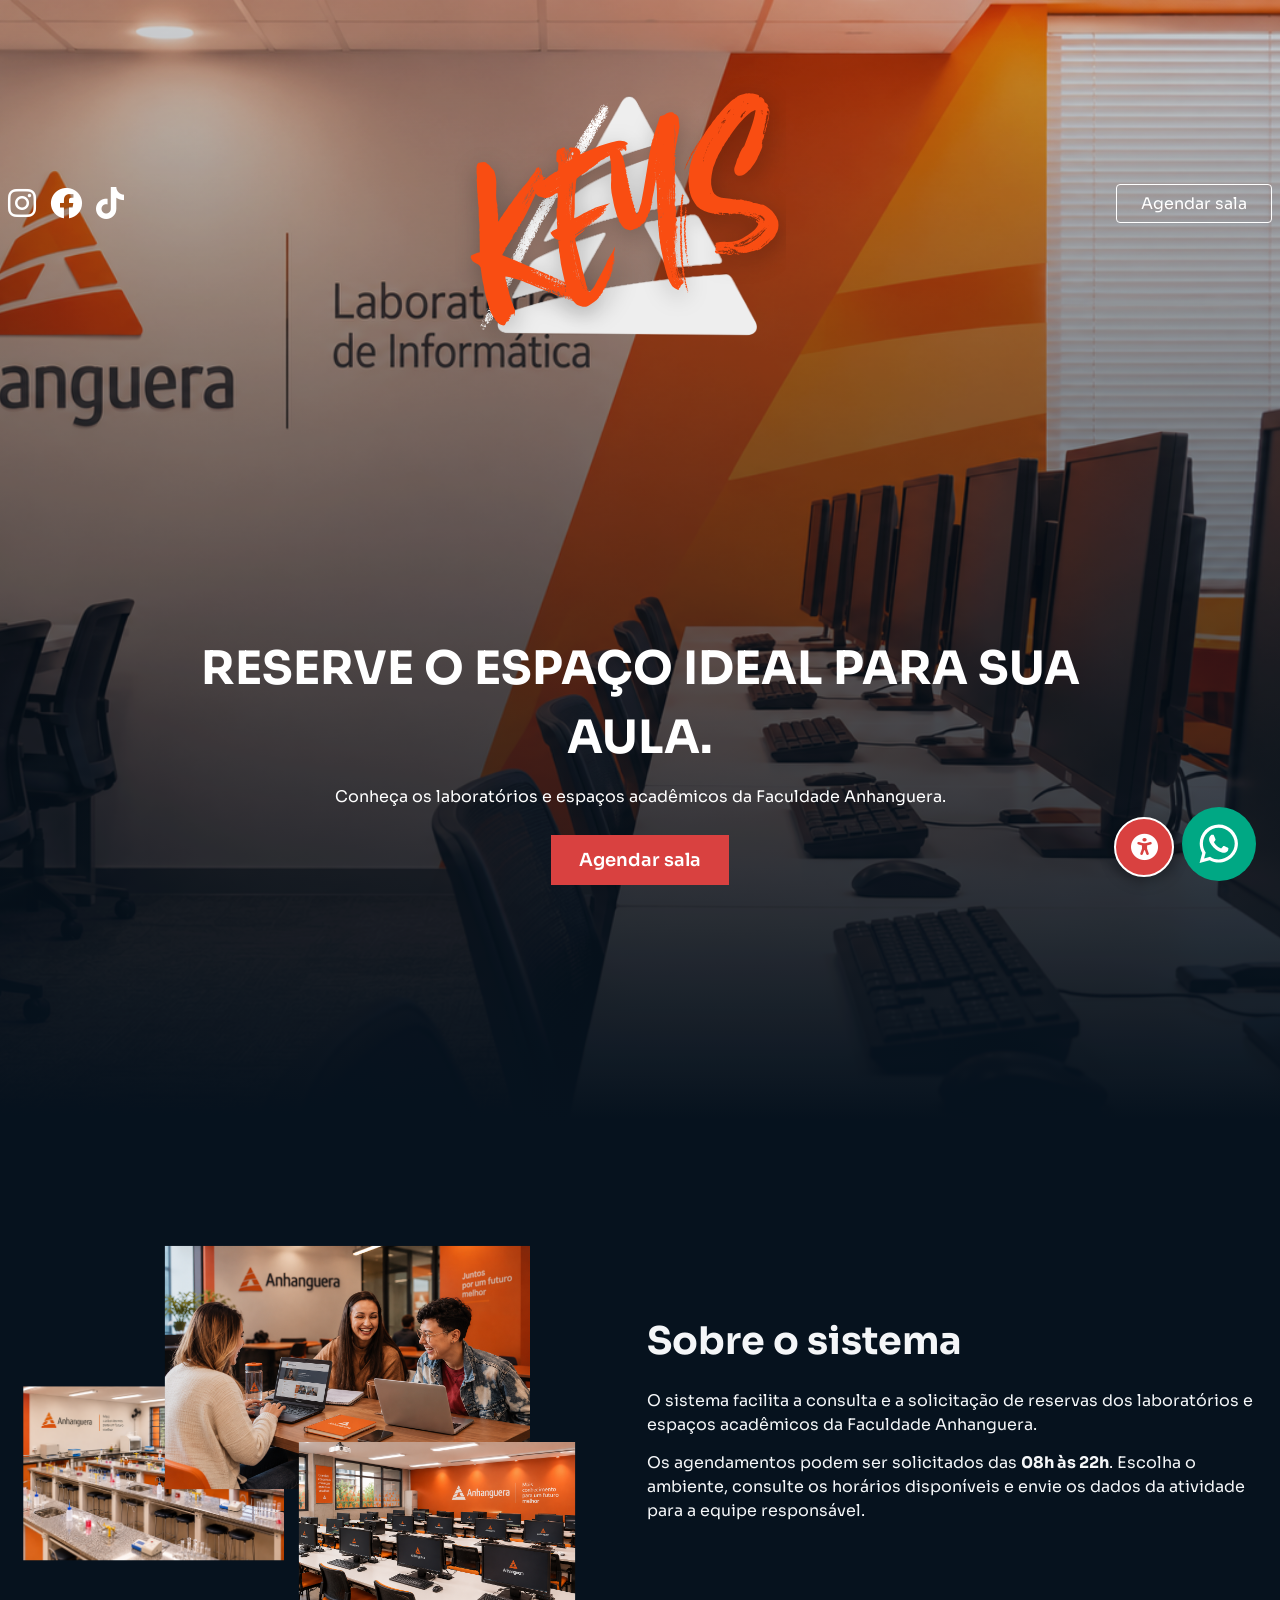
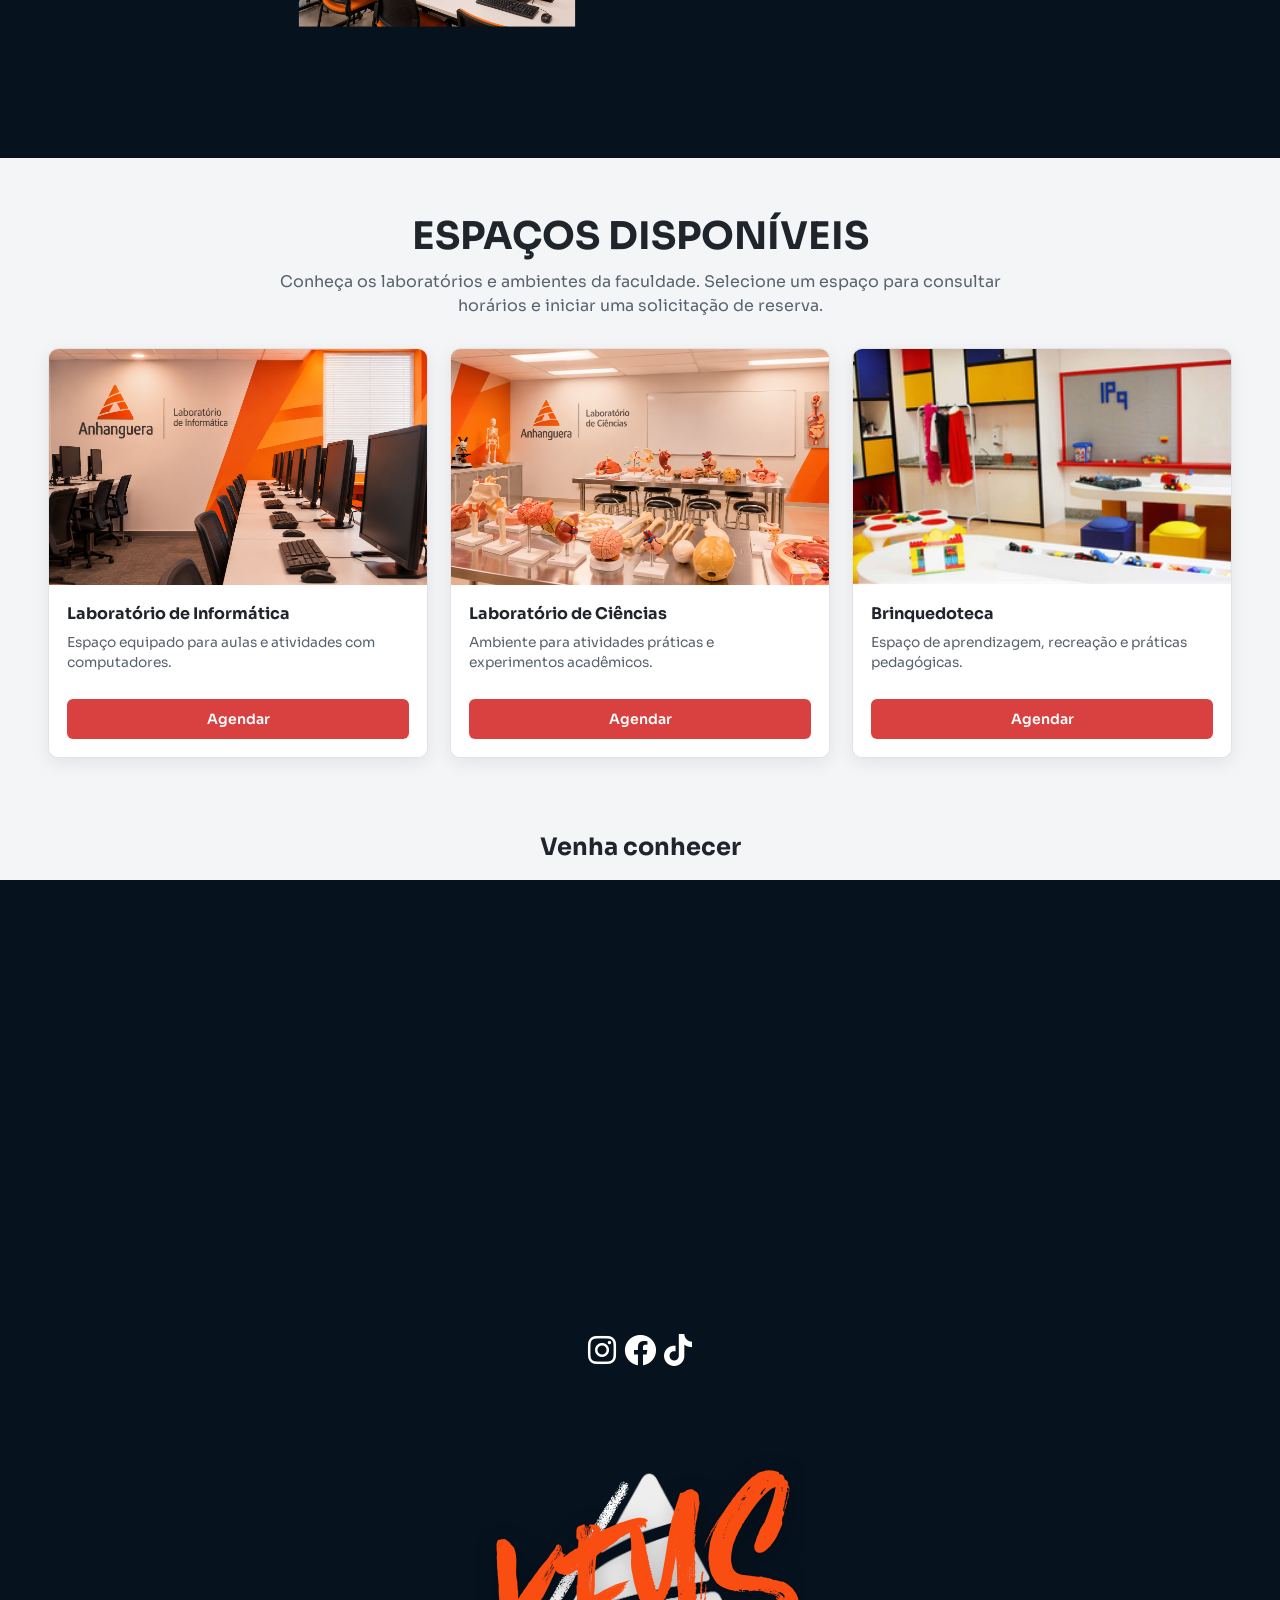
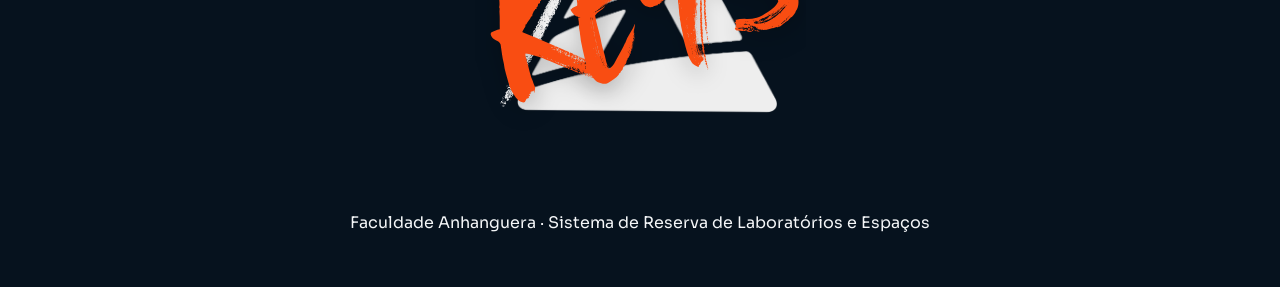
==== commit 59bbc653: "Melhoria 5: Troca de hiperlinks e localização no maps Os icones das redes "Instagram", "Facebook" e " ====
--- a/index.html
+++ b/index.html
@@ -1,6 +1,7 @@
 <!DOCTYPE html>
 <html lang="pt-br">
 <head>
+  <!-- Metadados, estilos e scripts compartilhados pela página inicial. -->
   <meta charset="UTF-8">
   <meta name="viewport" content="width=device-width, initial-scale=1.0">
   <meta name="description" content="Conheça o Sistema de Reserva de Laboratórios e Espaços da Faculdade Anhanguera.">
@@ -22,18 +23,19 @@
   <title>Faculdade Anhanguera | Reserva de Espaços</title>
 </head>
 <body>
+  <!-- Navegação principal e chamada para iniciar um agendamento. -->
   <a class="skip-link" href="#conteudo">Pular para o conteúdo</a>
   <div class="bg-home">
     <header>
       <nav class="header-content container" aria-label="Navegação principal">
         <div class="header-icons">
-          <a href="#sobre" aria-label="Sobre o sistema">
+          <a href="https://www.instagram.com/anhangueraedu/" aria-label="Sobre o sistema">
             <i class="fa-brands fa-instagram fa-2x" aria-hidden="true"></i>
           </a>
-          <a href="#salas" aria-label="Conheça os espaços">
+          <a href="https://www.facebook.com/AnhangueraEdu/" aria-label="Conheça os espaços">
             <i class="fa-brands fa-facebook fa-2x" aria-hidden="true"></i>
           </a>
-          <a href="#contato" aria-label="Contato">
+          <a href="https://www.tiktok.com/@anhangueraedu" aria-label="Contato">
             <i class="fa-brands fa-tiktok fa-2x" aria-hidden="true"></i>
           </a>
         </div>
@@ -43,28 +45,29 @@
             data-aos="flip-up"
             data-aos-delay="300"
             data-aos-duration="1500"
-            src="assets/logo.svg"
+            src="img/logo.svg"
             alt="Logo da Faculdade Anhanguera"
           >
         </div>
 
         <div data-aos="fade-down">
-          <a class="header-button" href="agendar.html">Agendar sala</a>
+          <a class="header-button" href="html/agendar.html">Agendar sala</a>
         </div>
       </nav>
 
       <main id="conteudo" class="hero container" data-aos="fade-up" data-aos-delay="400">
         <h1>RESERVE O ESPAÇO IDEAL PARA SUA AULA.</h1>
         <p>Conheça os laboratórios e espaços acadêmicos da Faculdade Anhanguera.</p>
-        <a class="button-contact" href="agendar.html">Agendar sala</a>
+        <a class="button-contact" href="html/agendar.html">Agendar sala</a>
       </main>
     </header>
   </div>
 
+  <!-- Apresentação do sistema e dos horários de funcionamento. -->
   <section class="about" id="sobre">
     <div class="container about-content">
       <div data-aos="zoom-in" data-aos-delay="100">
-        <img src="assets/images.svg" alt="Ilustração de um ambiente acadêmico">
+        <img src="img/images.svg" alt="Ilustração de um ambiente acadêmico">
       </div>
 
       <div class="about-description" data-aos="zoom-out-left" data-aos-delay="250">
@@ -75,6 +78,7 @@
     </div>
   </section>
 
+  <!-- Cartões dos espaços preenchidos por scripts/inicio.js. -->
   <section class="services" id="salas">
     <div class="services-content container">
       <h2>Espaços disponíveis</h2>
@@ -84,6 +88,7 @@
     <div class="haircuts home-room-grid" id="home-room-cards" aria-live="polite"></div>
   </section>
 
+  <!-- Localização e informações de contato. -->
   <section class="services home-map-heading">
     <h2>Venha conhecer</h2>
   </section>
@@ -91,7 +96,7 @@
   <iframe
     class="home-map"
     title="Mapa da localização da Faculdade Anhanguera"
-    src="https://www.google.com/maps/embed?pb=!1m18!1m12!1m3!1d3838.426355237055!2d-47.95768032585478!3d-15.83417343481173!2m3!1f0!2f0!3f0!3m2!1i1024!2i768!4f13.1!3m3!1m2!1s0x935a3029eaad68b7%3A0xc4985755bc8593cc!2sParkShopping%20Bras%C3%ADlia!5e0!3m2!1spt-BR!2sbr!4v1778171472764!5m2!1spt-BR!2sbr"
+    src="https://www.google.com/maps/embed?pb=!1m18!1m12!1m3!1d3838.3509871655133!2d-48.048966823278604!3d-15.838139624037083!2m3!1f0!2f0!3f0!3m2!1i1024!2i768!4f13.1!3m3!1m2!1s0x92a7809d7d7fdf81%3A0x11df26cb869373de!2sFaculdade%20Anhanguera!5e0!3m2!1spt-BR!2sbr!4v1794248984615!5m2!1spt-BR!2sbr"
     loading="lazy"
     referrerpolicy="no-referrer-when-downgrade"
     allowfullscreen
@@ -104,7 +109,7 @@
       <a href="#contato" aria-label="Contato"><i class="fa-brands fa-tiktok fa-2x" aria-hidden="true"></i></a>
     </div>
     <div>
-      <img src="assets/logo.svg" alt="Logo da Faculdade Anhanguera">
+      <img src="img/logo.svg" alt="Logo da Faculdade Anhanguera">
     </div>
     <p>Faculdade Anhanguera · Sistema de Reserva de Laboratórios e Espaços</p>
   </footer>
@@ -129,7 +134,7 @@
   </div>
 
   <a class="btn-whatsapp" href="https://api.whatsapp.com/send?phone=5561985565339&amp;text=Ol%C3%A1%2C%20gostaria%20de%20falar%20sobre%20a%20reserva%20de%20um%20espa%C3%A7o." target="_blank" rel="noopener noreferrer" aria-label="Falar com o responsável pelo WhatsApp">
-    <img src="assets/whatssapp.svg" alt="">
+    <img src="img/whatssapp.svg" alt="">
     <span class="tooltip-text">Falar com o responsável</span>
   </a>
 </body>
--- a/styles/style.css
+++ b/styles/style.css
@@ -173,7 +173,7 @@
 /* Define a propriedade CSS 'position' para os elementos selecionados. */
   position: absolute;
 /* Define a propriedade CSS 'background-image' para os elementos selecionados. */
-  background-image: linear-gradient(to bottom, rgba(6, 18, 30, 0.1), #06121e), url("../assets/corte1.png");
+  background-image: linear-gradient(to bottom, rgba(6, 18, 30, 0.1), #06121e), url("../img/corte1.png");
 /* Define a propriedade CSS 'left' para os elementos selecionados. */
   left: 0;
 /* Define a propriedade CSS 'top' para os elementos selecionados. */
@@ -644,7 +644,7 @@
 /* Define a propriedade CSS 'background-color' para os elementos selecionados. */
   background-color: #06121e;
 /* Define a propriedade CSS 'cursor' para os elementos selecionados. */
-  cursor: url("../assets/pont.png"), auto;
+  cursor: url("../img/pont.png"), auto;
 /* Fecha o bloco de estilos que foi aberto acima. */
 }
 
@@ -949,7 +949,7 @@
 }
 /* Clareia a imagem e o degradê do topo no tema claro. */
 :root[data-theme="light"] .bg-home::before {
-  background-image: linear-gradient(to bottom, rgba(255, 255, 255, 0.1), #f4f6f8), url("../assets/corte1.png");
+  background-image: linear-gradient(to bottom, rgba(255, 255, 255, 0.1), #f4f6f8), url("../img/corte1.png");
 }
 
 /* Adapta ícones e botões do cabeçalho ao fundo claro. */
--- a/styles/home.css
+++ b/styles/home.css
@@ -1,3 +1,4 @@
+/* Ajustes dos cartões de espaços na página inicial. */
 .services#salas {
   padding: 54px 14px 0;
   background: #f3f5f7;
@@ -13,6 +14,7 @@
   color: #59636f;
 }
 
+/* Grade, imagens e informações dos cartões. */
 .home-room-grid {
   display: grid;
   width: min(100%, 1240px);
@@ -87,6 +89,7 @@
   -webkit-line-clamp: 2;
 }
 
+/* Ação de agendamento e seção do mapa. */
 .room-booking-link {
   display: inline-flex;
   min-height: 40px;
@@ -124,6 +127,7 @@
   border: 0;
 }
 
+/* Adapta a quantidade de colunas para telas menores. */
 @media screen and (max-width: 768px) {
   .home-room-grid {
     grid-template-columns: repeat(2, minmax(0, 1fr));
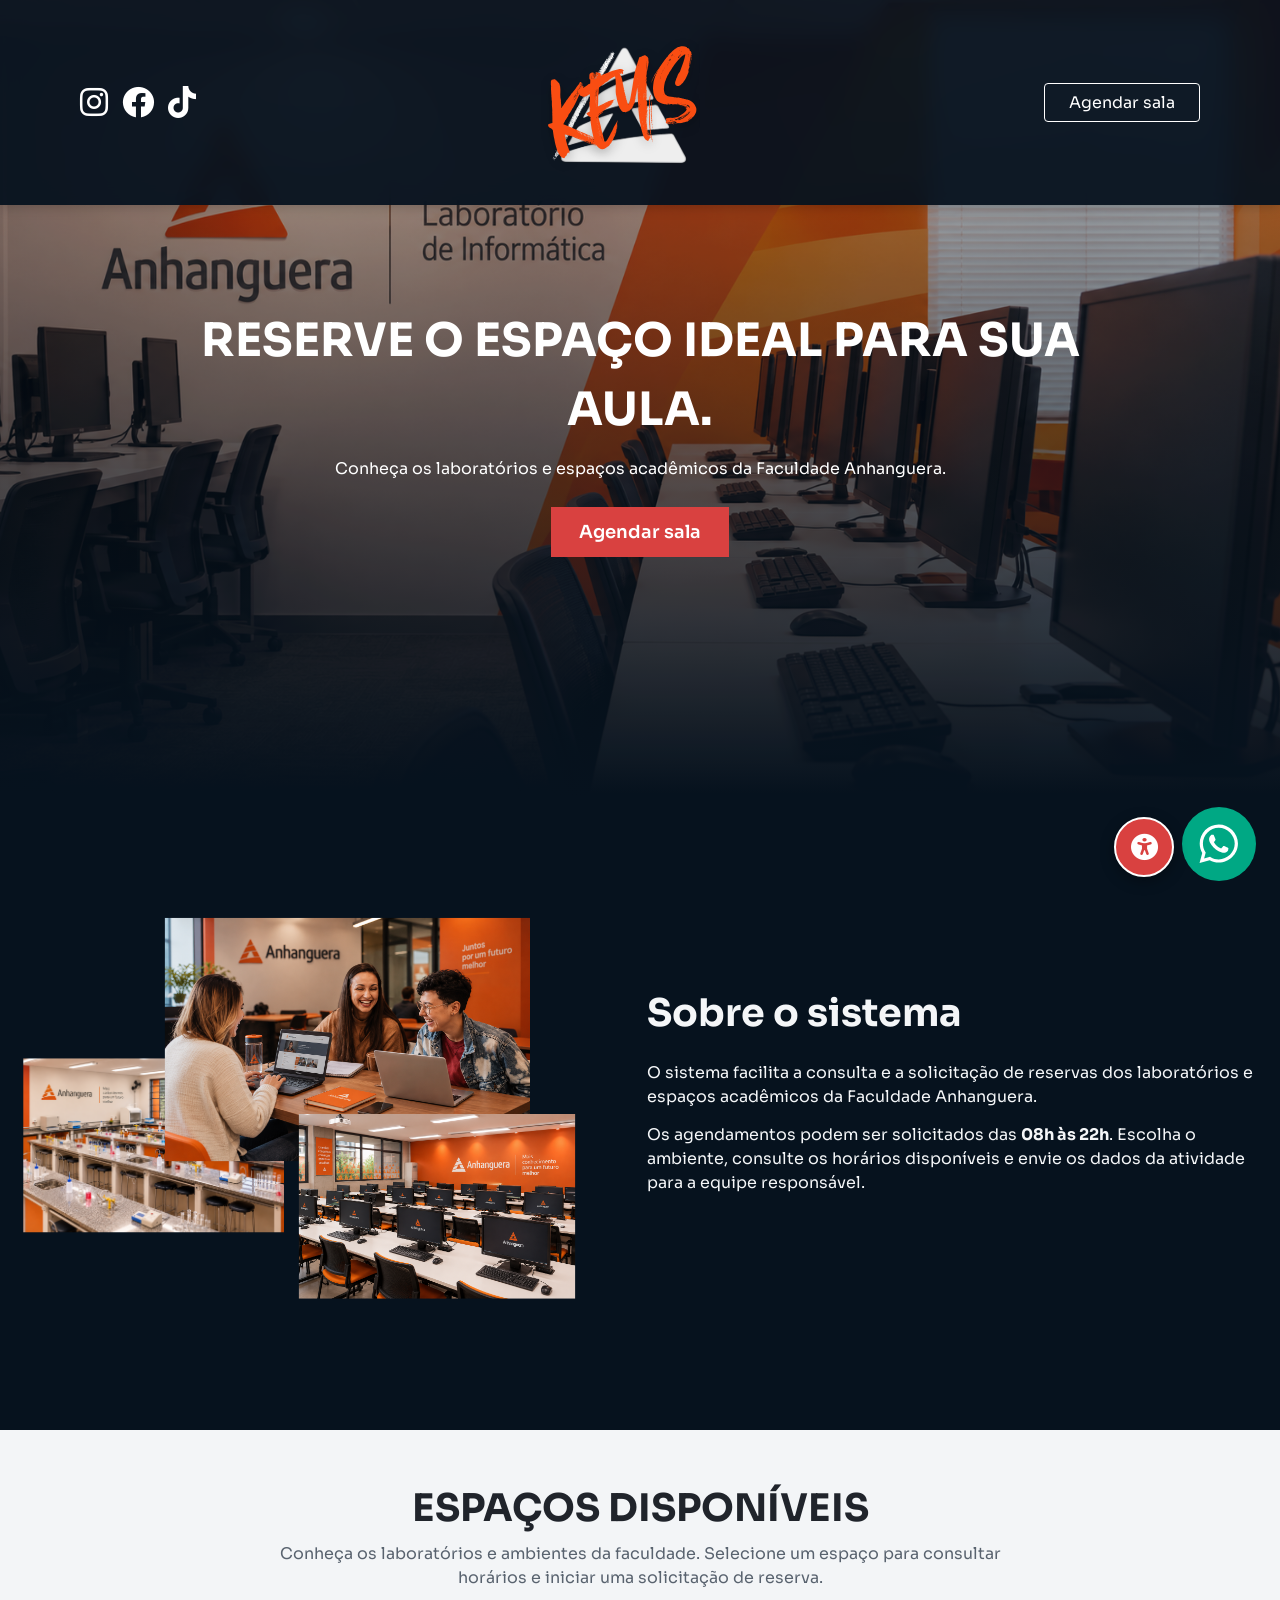
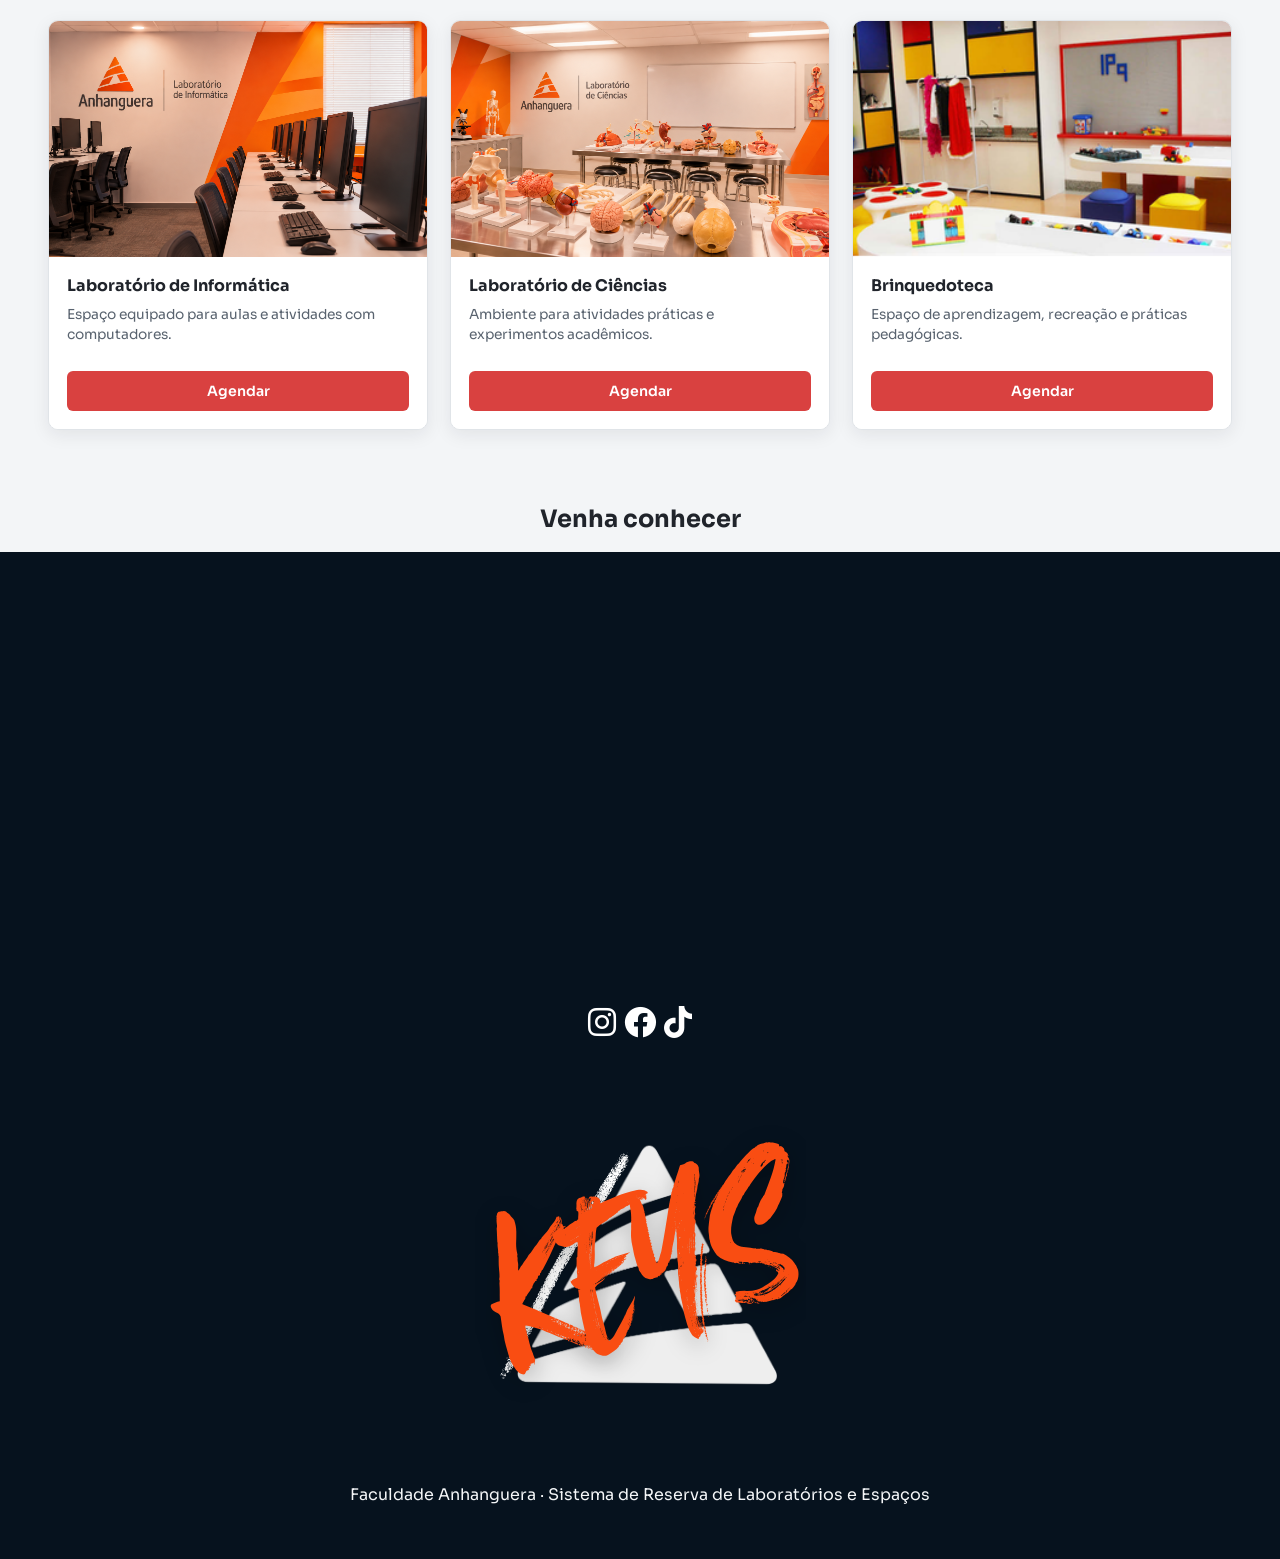
==== commit 07672a98: "barradetitulos" ====
--- a/index.html
+++ b/index.html
@@ -40,17 +40,14 @@
           </a>
         </div>
 
-        <div class="header-logo" data-aos="fade-up" data-aos-delay="300">
+        <div class="header-logo">
           <img
-            data-aos="flip-up"
-            data-aos-delay="300"
-            data-aos-duration="1500"
             src="img/logo.svg"
             alt="Logo da Faculdade Anhanguera"
           >
         </div>
 
-        <div data-aos="fade-down">
+        <div>
           <a class="header-button" href="html/agendar.html">Agendar sala</a>
         </div>
       </nav>
@@ -104,9 +101,9 @@
 
   <footer class="footer" id="contato">
     <div class="footer-icons">
-      <a href="#sobre" aria-label="Sobre o sistema"><i class="fa-brands fa-instagram fa-2x" aria-hidden="true"></i></a>
-      <a href="#salas" aria-label="Conheça os espaços"><i class="fa-brands fa-facebook fa-2x" aria-hidden="true"></i></a>
-      <a href="#contato" aria-label="Contato"><i class="fa-brands fa-tiktok fa-2x" aria-hidden="true"></i></a>
+      <a href="https://www.instagram.com/anhangueraedu/" aria-label="Sobre o sistema"><i class="fa-brands fa-instagram fa-2x" aria-hidden="true"></i></a>
+      <a href="https://www.facebook.com/AnhangueraEdu/" aria-label="Conheça os espaços"><i class="fa-brands fa-facebook fa-2x" aria-hidden="true"></i></a>
+      <a href="https://www.tiktok.com/@anhangueraedu" aria-label="Contato"><i class="fa-brands fa-tiktok fa-2x" aria-hidden="true"></i></a>
     </div>
     <div>
       <img src="img/logo.svg" alt="Logo da Faculdade Anhanguera">
--- a/styles/home.css
+++ b/styles/home.css
@@ -1,4 +1,30 @@
 /* Ajustes dos cartões de espaços na página inicial. */
+.bg-home > header {
+  padding-top: 78px;
+}
+
+.bg-home .header-content {
+  position: fixed;
+  z-index: 100;
+  top: 0;
+  left: 0;
+  width: 100%;
+  max-width: none;
+  min-height: 78px;
+  padding: 8px max(20px, calc((100% - 1120px) / 2));
+  background: rgba(6, 18, 30, .94);
+  box-shadow: 0 2px 12px rgba(0, 0, 0, .2);
+  backdrop-filter: blur(10px);
+}
+
+.bg-home .header-logo {
+  margin-top: 0;
+}
+
+.bg-home .header-logo img {
+  width: 160px;
+}
+
 .services#salas {
   padding: 54px 14px 0;
   background: #f3f5f7;
@@ -129,6 +155,38 @@
 
 /* Adapta a quantidade de colunas para telas menores. */
 @media screen and (max-width: 768px) {
+  .bg-home > header {
+    padding-top: 64px;
+  }
+
+  .bg-home .header-content {
+    min-height: 64px;
+    flex-direction: row;
+    gap: 8px;
+    padding: 8px 12px;
+  }
+
+  .bg-home .header-content i {
+    margin-top: 0;
+    font-size: 20px;
+  }
+
+  .bg-home .header-icons {
+    gap: 8px;
+  }
+
+  .bg-home .header-logo img {
+    width: 110px;
+    margin-top: 0;
+  }
+
+  .bg-home .header-button {
+    display: inline-block;
+    padding: 7px 10px;
+    font-size: .8rem;
+    white-space: nowrap;
+  }
+
   .home-room-grid {
     grid-template-columns: repeat(2, minmax(0, 1fr));
     padding-inline: 20px;
@@ -140,6 +198,10 @@
 }
 
 @media screen and (max-width: 480px) {
+  .bg-home .header-logo img {
+    width: 96px;
+  }
+
   .home-room-grid {
     grid-template-columns: 1fr;
     gap: 18px;
